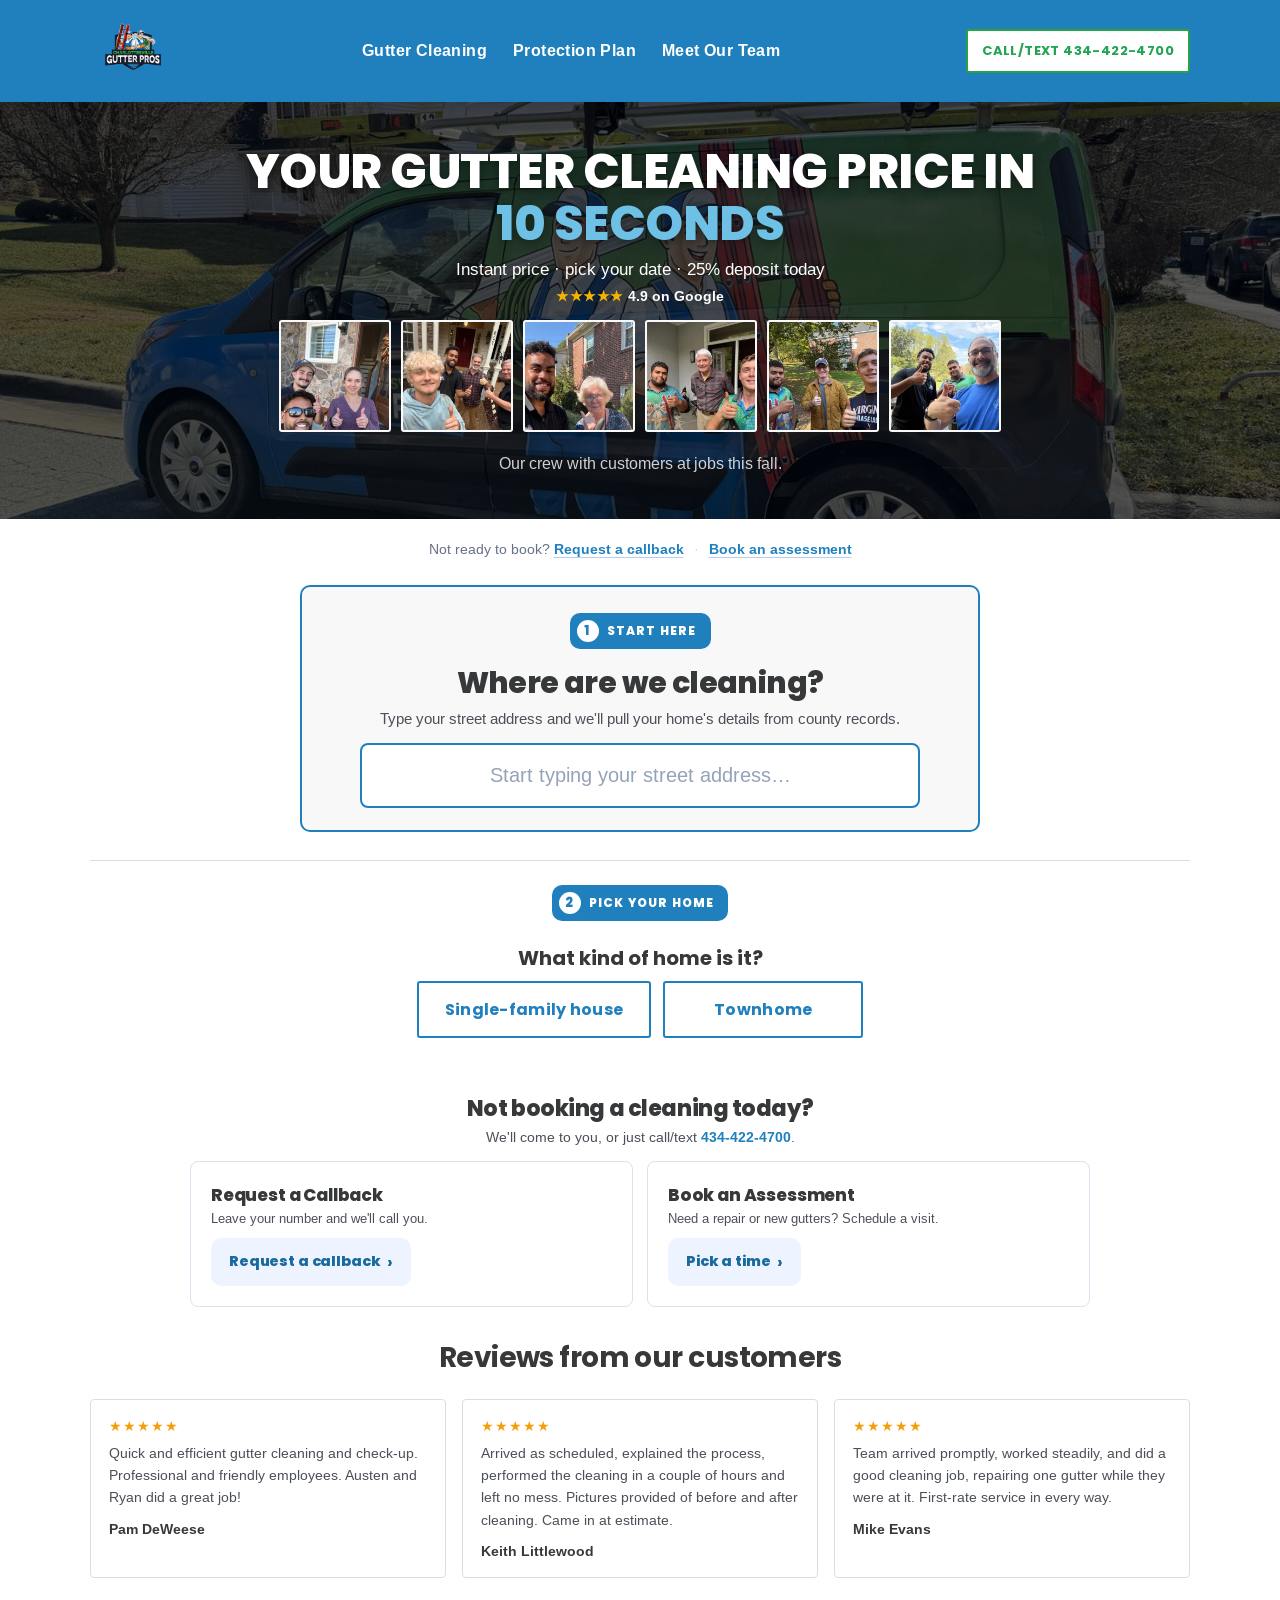
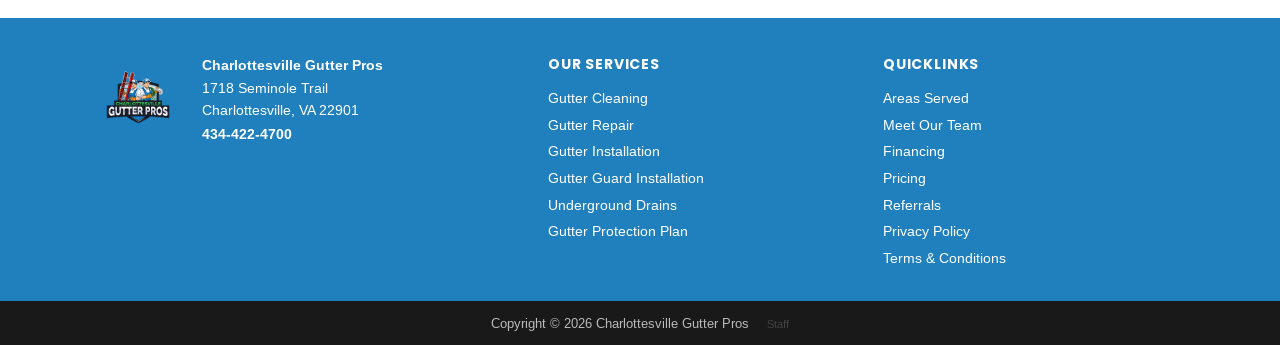
==== index.html @ d0ee7bc6 "One-time vs recurring price: singleMarkup from the live price list The list price becomes the recurr" ====
<!DOCTYPE html>
<html lang="en">
<head>
  <meta charset="UTF-8" />
  <meta name="viewport" content="width=device-width, initial-scale=1.0" />
  <title>Book Online | Charlottesville Gutter Pros</title>
  <link rel="canonical" href="https://book.cvillegutterpros.com/">
  <meta name="description" content="Get an instant price for gutter cleaning, pay a 25% deposit, and book your date. No callbacks, no waiting." />

  <!-- Open Graph (Facebook, LinkedIn, iMessage, etc.) -->
  <meta property="og:type" content="website" />
  <meta property="og:site_name" content="Charlottesville Gutter Pros" />
  <meta property="og:title" content="Book Your Gutter Cleaning in Minutes" />
  <meta property="og:description" content="Instant quote based on your home's size. Pay a 25% deposit, pick your date, done." />
  <meta property="og:url" content="https://book.cvillegutterpros.com/" />
  <meta property="og:image" content="https://book.cvillegutterpros.com/logo.png" />
  <meta property="og:image:width" content="600" />
  <meta property="og:image:height" content="600" />
  <meta property="og:image:alt" content="Charlottesville Gutter Pros logo" />

  <!-- Twitter card -->
  <meta name="twitter:card" content="summary_large_image" />
  <meta name="twitter:title" content="Book Your Gutter Cleaning in Minutes" />
  <meta name="twitter:description" content="Instant quote based on your home's size. Pay a 25% deposit, pick your date, done." />
  <meta name="twitter:image" content="https://book.cvillegutterpros.com/logo.png" />
  <link rel="preconnect" href="https://fonts.googleapis.com" />
  <link rel="preconnect" href="https://fonts.gstatic.com" crossorigin />
  <link rel="stylesheet" href="https://fonts.googleapis.com/css2?family=Poppins:wght@500;600;700;800&family=Arimo:wght@400;700&display=swap" />
  <style>
    /* Look (2026-10-22, Adam): match cvillegutterpros.com — Poppins headings +
       Arimo body, homepage blue #2080BD / green #27A247 / dark #36383A, 3px
       corners, blue header bar, dark photo hero, blue + black footer. */
    :root {
      --bg-start: #ffffff;
      --bg-end: #ffffff;
      --surface: #ffffff;
      --surface-soft: #f8f8f8;
      --surface-muted: #f8f8f8;
      --text: #36383a;
      --text-muted: #4b4f58;
      --text-subtle: #667085;
      --border: #d9dde4;
      --border-strong: #c4cad4;
      --primary: #2080bd;
      --primary-dark: #1a6a9e;
      --primary-grad: var(--primary);
      --success: #27a247;
      --warning: #f59e0b;
      --danger: #dc2626;
      --shadow-lg: none;
      --shadow-md: none;
      --shadow-sm: none;
      --radius-xl: 4px;
      --radius-lg: 4px;
      --radius-md: 4px;
      --radius-sm: 3px;
      --radius-pill: 999px;
    }

    * {
      box-sizing: border-box;
    }
    /* Homepage typography: Poppins for headings, pills, prices and buttons; Arimo body. */
    h1, h2, h3, .step-pill, .addr-kicker, .price, .plan-price, .plan-name, .house-opt-name, .addr-prompt, .house-hero-prompt,
    .form-title, .reviews-heading, .other-ways-h, .paybar-v, .deposit-head-value, .price-label, .ow-cta, .ow-label strong { font-family: Poppins, sans-serif; }
    h2, .form-title, .reviews-heading, .other-ways-h { color: var(--text); font-weight: 700; letter-spacing: -0.5px; }

    body {
      margin: 0;
      overflow-x: hidden;
      padding: 22px 16px 32px;
      font-family: Arimo, Arial, -apple-system, BlinkMacSystemFont, "Segoe UI", Roboto, sans-serif;
      color: var(--text);
      background: var(--bg-start);
    }
    body.has-paybar { padding-bottom: 96px; }

    a {
      color: inherit;
    }

    .wrap {
      max-width: 1100px;
      margin: 0 auto;
    }

    .card {
      display: block;
      background: transparent;
      border: none;
      border-radius: 0;
      box-shadow: none;
    }

    .left,
    .right {
      padding: 40px;
    }

    .left {
      background: var(--surface);
    }

    .right {
      background: var(--surface-soft);
      border-left: 1px solid var(--border);
    }

    .brand-hero {
      text-align: center;
      margin-bottom: 18px;
    }

    .brand-logo {
      display: block;
      width: 100%;
      max-width: 260px;
      height: auto;
      margin: 0 auto 8px;
    }

    .brand-subtitle,
    .form-title,
    .reviews-heading,
    .price {
      letter-spacing: -0.02em;
    }

    .brand-subtitle {
      margin: 6px 0 0;
      font-size: 26px;
      line-height: 1.15;
      font-weight: 600;
      color: var(--primary);
    }

    .promo {
      display: inline-block;
      margin-bottom: 18px;
      padding: 10px 14px;
      border-radius: var(--radius-pill);
      background: #dc2626;
      color: #fff;
      font-size: 13px;
      font-weight: 700;
      letter-spacing: 0.02em;
    }

    .intro {
      max-width: 560px;
      margin: 0 0 18px;
      font-size: 17px;
      line-height: 1.6;
      color: var(--text-muted);
    }

    .feature-heading {
      margin: 0 0 14px;
      font-size: 13px;
      font-weight: 800;
      letter-spacing: 0.08em;
      text-transform: uppercase;
      color: var(--primary);
    }

    .feature-list {
      display: grid;
      gap: 16px;
    }

    .feature {
      display: grid;
      grid-template-columns: 44px 1fr;
      gap: 12px;
      align-items: center;
    }

    .feature-icon {
      display: flex;
      align-items: center;
      justify-content: center;
      width: 40px;
      height: 40px;
      border-radius: 10px;
      background: var(--primary);
      color: #fff;
      font-weight: 800;
      font-size: 16px;
      box-shadow: none;
    }

    .feature strong {
      display: block;
      margin-bottom: 4px;
      font-size: 15px;
    }

    .feature span {
      color: var(--text-subtle);
      font-size: 14px;
      line-height: 1.5;
    }

    .rating-note {
      margin-top: 24px;
      font-size: 13px;
      font-weight: 600;
      color: var(--success);
    }

    .form-card {
      position: relative;
      padding: 0;
      background: transparent;
      border: none;
      box-shadow: none;
      max-width: 760px;
      margin: 0 auto;
    }

    .form-title {
      margin: 0 0 8px;
      font-size: 28px;
      line-height: 1.15;
    }

    .form-subtext {
      margin: 0 0 20px;
      font-size: 14px;
      line-height: 1.6;
      color: var(--text-subtle);
    }

    .field {
      margin-bottom: 18px;
    }

    label {
      display: block;
      margin-bottom: 8px;
      font-size: 14px;
      font-weight: 700;
      color: var(--text);
    }

    input,
    select,
    button {
      font: inherit;
    }

    input,
    select {
      width: 100%;
      padding: 14px 15px;
      font-size: 15px;
      color: var(--text);
      background: #fff;
      border: 1px solid var(--border-strong);
      border-radius: var(--radius-sm);
      transition: box-shadow 0.3s ease, border-color 0.3s ease;
    }

    input:focus,
    select:focus,
    button:focus,
    .cta:focus {
      outline: none;
      border-color: var(--primary);
      box-shadow: 0 0 0 3px rgba(29, 78, 216, 0.12);
    }

    input.invalid {
      border-color: var(--danger);
      box-shadow: 0 0 0 3px rgba(220, 38, 38, 0.12);
    }

    .arrow-wrap {
      position: absolute;
      top: 105px;
      left: 50%;
      width: 150px;
      height: 78px;
      pointer-events: none;
      transform: translateX(-16%);
    }

    .loopy-arrow {
      width: 100%;
      height: 100%;
      opacity: 0.95;
      overflow: visible;
      animation: arrowBounce 1.8s ease-in-out infinite;
      transform-origin: 72% 88%;
    }

    .addon-heading {
      margin: 6px 0 4px;
      font-size: 11px;
      font-weight: 700;
      color: var(--text-subtle);
      text-transform: uppercase;
      letter-spacing: 0.04em;
    }

    .addon-row {
      display: flex;
      align-items: flex-start;
      justify-content: space-between;
      gap: 12px;
      padding: 8px 10px;
      border: 1px solid var(--border);
      border-radius: 10px;
      background: #fff;
      margin-bottom: 16px;
      cursor: pointer;
      transition: all 0.2s ease;
    }

    .addon-row.active {
      border-color: var(--success);
      background: #f0fdf4;
    }

    .addon-left {
      display: flex;
      align-items: flex-start;
      gap: 8px;
      min-width: 0;
      flex: 1;
    }

    .addon-checkbox {
      width: 16px;
      height: 16px;
      margin: 2px 0 0;
      flex: 0 0 auto;
    }

    .addon-copy {
      min-width: 0;
    }

    .addon-title {
      display: block;
      font-size: 14px;
      font-weight: 800;
      line-height: 1.15;
      margin-bottom: 2px;
    }

    .addon-subtext {
      display: block;
      font-size: 12px;
      line-height: 1.2;
      color: var(--text-subtle);
    }

    .addon-price-pill {
      white-space: nowrap;
      padding: 4px 10px;
      border-radius: 10px;
      border: 1px solid #d9e2ff;
      background: #eef2ff;
      font-size: 12px;
      font-weight: 700;
      color: #111827;
      margin-top: 1px;
      flex: 0 0 auto;
    }

    .price-wrap {
      margin: 22px 0 14px;
      padding: 26px 24px 22px;
      text-align: center;
      background: #fff;
      border: 1px solid var(--border);
      border-radius: 10px;
      box-shadow: none;
    }

    .price-label {
      margin-bottom: 8px;
      font-size: 12px;
      font-weight: 700;
      letter-spacing: 0.06em;
      text-transform: uppercase;
      color: var(--text-subtle);
    }

    .price {
      margin: 0;
      font-size: 54px;
      font-weight: 900;
      letter-spacing: -0.04em;
      line-height: 1.05;
    }

    .price-original {
      display: block;
      margin-bottom: 4px;
      font-size: 20px;
      font-weight: 600;
      color: #98a2b3;
      text-decoration: line-through;
    }

    .price-current {
      display: block;
    }

    .calculating {
      font-size: 18px;
      font-weight: 700;
      color: var(--primary);
      animation: pulseText 1s ease-in-out infinite;
    }

    .price-note,
    .microcopy {
      text-align: center;
      font-size: 12px;
      line-height: 1.5;
      color: var(--text-subtle);
    }

    .price-note {
      margin-top: 8px;
      font-size: 13px;
    }

    .payment-breakdown {
      margin: 14px 0 0;
      padding-top: 12px;
      border-top: 1px dashed var(--border-strong);
      display: grid;
      gap: 6px;
      text-align: left;
    }

    .breakdown-row {
      display: flex;
      justify-content: space-between;
      align-items: baseline;
      font-size: 14px;
    }

    .breakdown-label {
      color: var(--text-muted);
    }

    .breakdown-value {
      font-weight: 700;
      color: var(--text);
    }

    .breakdown-row.deposit .breakdown-label {
      color: var(--text);
      font-weight: 700;
    }

    .breakdown-row.deposit .breakdown-value {
      color: var(--primary);
      font-size: 18px;
    }

    .breakdown-row.addon-confirm .breakdown-label {
      color: var(--success);
      font-weight: 700;
    }

    .breakdown-row.addon-confirm .breakdown-label::before {
      content: "✓ ";
      margin-right: 2px;
    }

    .contact-panel {
      margin-bottom: 14px;
    }

    .contact-heading {
      margin: 0 0 10px;
      font-size: 13px;
      font-weight: 800;
      letter-spacing: 0.06em;
      text-transform: uppercase;
      color: var(--primary);
    }

    .contact-grid {
      display: grid;
      grid-template-columns: 1fr 1fr;
      gap: 10px;
    }

    .contact-grid .field {
      margin-bottom: 0;
    }

    .contact-grid .field-full {
      grid-column: 1 / -1;
    }

    .contact-grid label {
      margin-bottom: 6px;
      font-size: 13px;
    }

    .contact-grid input {
      padding: 12px 13px;
      font-size: 14px;
    }

    .cta {
      position: relative;
      display: block;
      width: 100%;
      overflow: hidden;
      padding: 16px;
      border: 0;
      border-radius: 3px;
      font-family: Poppins, sans-serif;
      text-transform: uppercase;
      letter-spacing: .4px;
      background: #27a247;
      color: #fff;
      text-align: center;
      text-decoration: none;
      font-size: 17px;
      font-weight: 800;
      line-height: 1.2;
      cursor: pointer;
      box-shadow: none;
    }

    .cta:hover {
      background: var(--primary-dark);
    }

    .cta:disabled {
      background: #94a3b8;
      cursor: not-allowed;
    }

    .cta::after {
      content: "";
      position: absolute;
      top: 0;
      left: -100%;
      width: 100%;
      height: 100%;
      background: linear-gradient(120deg, transparent, rgba(255, 255, 255, 0.4), transparent);
      transition: left 0.6s ease;
    }

    .cta:hover:not(:disabled)::after {
      left: 100%;
    }

    .form-error {
      margin: 10px 0 0;
      padding: 10px 12px;
      border: 1px solid #fecaca;
      background: #fef2f2;
      border-radius: 10px;
      color: var(--danger);
      font-size: 13px;
      line-height: 1.4;
      text-align: center;
    }

    .microcopy {
      margin: 12px 0 6px;
    }

    .contact-link {
      color: var(--primary);
      font-weight: 600;
      text-decoration: none;
    }

    .reviews-section {
      max-width: 1100px;
      margin: 30px auto 0;
    }

    .reviews-heading {
      margin: 0 0 20px;
      text-align: center;
      font-size: 28px;
    }

    .reviews-grid {
      display: grid;
      grid-template-columns: repeat(auto-fit, minmax(260px, 1fr));
      gap: 16px;
    }

    .review-card {
      padding: 18px;
      background: #fff;
      border: 1px solid var(--border);
      border-radius: var(--radius-md);
      box-shadow: none;
    }

    .review-stars {
      margin-bottom: 8px;
      font-size: 14px;
      letter-spacing: 0.08em;
      color: var(--warning);
    }

    .review-text {
      margin: 0;
      font-size: 14px;
      line-height: 1.6;
      color: var(--text-muted);
    }

    .review-name {
      display: block;
      margin-top: 12px;
      font-size: 14px;
    }

    .pulse {
      animation: pulseGlow 1.2s ease-in-out 2;
    }

    @keyframes pulseText {
      0%,
      100% {
        opacity: 0.5;
      }
      50% {
        opacity: 1;
      }
    }

    @keyframes pulseGlow {
      0% {
        box-shadow: 0 0 0 0 rgba(29, 78, 216, 0.2);
      }
      50% {
        box-shadow: 0 0 0 6px rgba(29, 78, 216, 0.15);
      }
      100% {
        box-shadow: 0 0 0 0 rgba(29, 78, 216, 0.2);
      }
    }

    @keyframes arrowBounce {
      0%,
      100% {
        transform: translateY(0);
      }
      50% {
        transform: translateY(6px) rotate(2deg);
      }
    }

    @media (max-width: 900px) {
      .card {
        grid-template-columns: 1fr;
      }

      .right {
        border-top: 1px solid var(--border);
        border-left: 0;
      }

      .left,
      .right {
        padding: 26px;
      }

      .brand-subtitle {
        font-size: 24px;
      }

      .brand-logo {
        max-width: 220px;
      }
    }

    @media (max-width: 520px) {
      body {
        padding: 16px 12px;
      }

      .arrow-wrap {
        display: none;
      }

      .left,
      .right,
      .form-card {
        padding: 20px;
      }

      .brand-subtitle {
        font-size: 22px;
      }

      .brand-logo {
        max-width: 200px;
      }

      .form-title {
        font-size: 24px;
      }

      .price {
        font-size: 40px;
      }

      .addon-row {
        gap: 8px;
      }

      .addon-title {
        font-size: 13px;
      }

      .contact-grid {
        grid-template-columns: 1fr;
      }
    }

    /* ===== Centered hero header ===== */
    /* Header bar */
    .site-head { background: #2080bd; margin: -22px -16px 0; padding: 8px 16px; }
    .site-head-in { max-width: 1100px; margin: 0 auto; display: flex; align-items: center; justify-content: space-between; gap: 16px; }
    .hero-logo-link { display: inline-block; line-height: 0; }
    .hero-logo { width: 86px; height: auto; display: block; }
    .site-nav { display: flex; gap: 26px; }
    .site-nav a { color: #fff; font-family: Arimo, Arial, sans-serif; font-size: 16px; font-weight: 600; letter-spacing: .4px; text-decoration: none; }
    .site-nav a:hover { text-decoration: underline; }
    .btn-outline { display: inline-block; background: #fff; color: #23a455; border: 2px solid #27a247; border-radius: 3px; font-family: Poppins, sans-serif; font-size: 13px; font-weight: 700; letter-spacing: .4px; text-transform: uppercase; padding: 10px 14px; text-decoration: none; white-space: nowrap; }
    .btn-outline:hover { background: #f3fbf5; }
    @media (max-width: 760px) { .site-nav { display: none; } .btn-outline { font-size: 12px; padding: 9px 10px; } }
    /* Hero band: the homepage's own van photo under a dark overlay */
    .hero-quote { text-align: center; width: 100vw; margin: 0 0 22px calc(50% - 50vw); padding: 44px 16px 30px; color: #fff;
      background: linear-gradient(rgba(0,0,0,.66), rgba(0,0,0,.66)), url(hero-bg.jpg) center 45% / cover no-repeat; }
    .hero-title { margin: 0 auto 10px; max-width: 900px; font-family: Poppins, sans-serif; font-size: clamp(28px, 4.6vw, 48px); font-weight: 800; line-height: 1.08; letter-spacing: -0.5px; text-transform: uppercase; color: #fff; text-shadow: 0 2px 10px rgba(0,0,0,.4); }
    .hero-title em { font-style: normal; color: #6ec1e4; white-space: nowrap; }
    .hero-sub { margin: 0 0 8px; font-size: 17px; color: #fff; }
    .hero-rating { margin: 0 0 10px; font-size: 14px; }
    .hero-rating a { color: #fff; font-weight: 700; text-decoration: none; }
    .hero-rating a:hover { text-decoration: underline; }
    .hero-rating .stars { color: #f5b301; letter-spacing: .04em; }
    .crew-strip { display:flex; justify-content:center; gap:10px; margin:14px auto 6px; max-width:760px; overflow-x:auto; padding:2px 4px 6px; scrollbar-width:none; }
    .crew-strip::-webkit-scrollbar { display:none; }
    .crew-strip img { flex:0 0 auto; width:112px; height:112px; object-fit:cover; border-radius:3px; border:2px solid rgba(255,255,255,.6); background:#eee; }
    @media (max-width:640px) { .crew-strip { justify-content:flex-start; } .crew-strip img { width:96px; height:96px; } }
    .crew-cap { color: rgba(255,255,255,.8); }
    .hero-phone { display: none; }
    /* ===== Progress rail (quote flow) ===== */
    .rail { display: flex; justify-content: center; gap: 6px; margin: 0 0 18px; flex-wrap: wrap; }
    .rail .seg { display: flex; align-items: center; font-size: 13px; font-weight: 700; color: var(--text-muted); background: #fff; border: 1.5px solid var(--border); padding: 8px 15px; border-radius: 10px; transition: all .2s ease; }
    .rail .seg.on { color: #fff; background: var(--primary); border-color: var(--primary); }

    .page-header { display: flex; align-items: center; gap: 16px; margin: 4px 0 20px; }
    .page-phone { flex: 0 0 188px; text-align: right; line-height: 1.2; }
    .page-phone-label { display: block; font-size: 12px; font-weight: 700; letter-spacing: 0.06em; text-transform: uppercase; color: var(--text-subtle); }
    .page-phone-num { display: inline-block; margin-top: 3px; font-size: 21px; font-weight: 800; letter-spacing: -0.01em; color: var(--primary); text-decoration: none; white-space: nowrap; }
    .page-phone-num:hover { color: var(--primary-dark); text-decoration: underline; }
    .page-heading { flex: 1; text-align: center; }
    .page-title { font-size: clamp(22px, 3.4vw, 30px); font-weight: 800; letter-spacing: -0.02em; margin: 0; color: var(--text); }
    .page-sub { font-size: 15px; color: var(--text-muted); margin: 6px 0 0; line-height: 1.45; }
    @media (max-width: 560px) {
      .page-header { flex-wrap: wrap; justify-content: center; gap: 10px; }
      .page-phone { flex: 1 1 100%; text-align: center; order: 3; }
      .page-heading { flex: 1 1 100%; }
    }
    .or-sep { align-self: center; }
    .or-badge {
      display: inline-flex; align-items: center; justify-content: center;
      width: 48px; height: 48px; border-radius: 50%;
      background: var(--primary); color: #fff;
      font-size: 15px; font-weight: 800; letter-spacing: 0.04em;
      box-shadow: none;
    }
    .or-divide { display: flex; align-items: center; gap: 16px; margin: 6px 0 16px; }
    .or-divide::before, .or-divide::after { content: ''; flex: 1; height: 2px; background: var(--border); border-radius: 2px; }

    html { scroll-behavior: smooth; }
    .checkout-cue { display: block; text-align: center; text-decoration: none; margin: 8px 0 24px; }
    .checkout-cue-label { display: block; font-size: 19px; font-weight: 800; color: var(--primary); letter-spacing: -0.01em; margin-bottom: 8px; }
    .checkout-cue-arrow {
      display: inline-flex; align-items: center; justify-content: center;
      width: 50px; height: 50px; border-radius: 50%;
      background: var(--primary); color: #fff; font-size: 26px;
      box-shadow: none;
      animation: checkoutBounce 1.1s ease-in-out infinite;
    }
    .checkout-cue:hover .checkout-cue-arrow { background: var(--primary-dark); }
    @keyframes checkoutBounce {
      0%, 100% { transform: translateY(0); }
      50% { transform: translateY(10px); }
    }



    /* Subtle exits to the other two paths, directly under the hero. */
    .alt-paths { margin: 0 0 18px; text-align: center; font-size: 14px; color: var(--text-subtle); }
    .alt-paths a { color: var(--primary); font-weight: 700; text-decoration: underline;
                   text-underline-offset: 3px; text-decoration-color: #b9cdf0; }
    .alt-paths a:hover { color: var(--primary); text-decoration-color: currentColor; }
    .alt-dot { margin: 0 6px; color: #cbd5e1; }

    /* ===== "Rather not book online?" — collapsed, lazy-loaded ===== */
    .other-ways { max-width: 900px; margin: 40px auto 8px; }
    .other-ways-h { margin: 0 0 4px; text-align: center; font-size: 22px; font-weight: 800;
                    letter-spacing: -0.02em; color: var(--text); }
    .ow-grid { display: grid; grid-template-columns: 1fr 1fr; gap: 14px; align-items: start; }
    @media (max-width: 760px) { .ow-grid { grid-template-columns: 1fr; } }
    /* An open panel takes the full width so the embed isn't squeezed. */
    .ow-item:has(.ow-body:not([hidden])),
    .ow-item.is-open { grid-column: 1 / -1; }
    .other-ways-sub { margin: 0 0 16px; text-align: center; font-size: 14px; color: var(--text-muted); }
    .other-ways-sub a { color: var(--primary); font-weight: 700; text-decoration: none; white-space: nowrap; }
    .ow-item { border: 1.5px solid #d9e2ef; border-radius: 8px; background: #fff;
               overflow: hidden; box-shadow: none;
               transition: border-color .18s ease, box-shadow .18s ease, transform .18s ease; }
    .ow-item:hover { border-color: #b9cdf0; box-shadow: none;
                     transform: translateY(-2px); }
    .ow-toggle { width: 100%; display: flex; flex-direction: column; align-items: flex-start;
                 gap: 12px; padding: 20px; background: none; border: 0; cursor: pointer;
                 text-align: left; font: inherit; color: var(--text); }
    .ow-label { display: flex; flex-direction: column; gap: 2px; }
    .ow-label strong { font-size: 17px; font-weight: 800; letter-spacing: -0.01em; }
    .ow-hint { font-size: 13px; color: var(--text-muted); font-weight: 500; }
    /* A visible call to action — the faint "+" read as decoration, not a control. */
    .ow-cta { display: inline-flex; align-items: center; gap: 7px; padding: 11px 18px;
              border-radius: 10px; background: #eef4ff; color: var(--primary-dark);
              font-size: 14.5px; font-weight: 800; letter-spacing: -0.01em;
              transition: background .18s ease, color .18s ease; }
    .ow-item:hover .ow-cta { background: var(--primary); color: #fff; }
    .ow-chev { font-size: 17px; font-weight: 700; transition: transform .2s ease; }
    .ow-toggle[aria-expanded="true"] .ow-cta { background: var(--primary); color: #fff; }
    .ow-toggle[aria-expanded="true"] .ow-chev { transform: rotate(90deg); }
    /* Contain any stubbornly wide embed so it scrolls inside its own card
       instead of the whole page. */
    .ow-body { padding: 0 20px 20px; overflow-x: auto; }
    .ow-body[hidden] { display: none; }
    @media (max-width: 420px) { .ow-body { padding: 0 8px 14px; } }

    /* Request a callback: our own short form (replaced the GoHighLevel embed
       2026-11-13). Posts to the booking Apps Script, action "callback". */
    .callback-form { width: 100%; text-align: left; }
    .callback-form .field { margin-bottom: 14px; }
    .callback-form .cta { width: 100%; margin-top: 4px; }
    .cb-trap { position: absolute !important; left: -9999px; width: 1px; height: 1px; opacity: 0; }
    .cb-msg { margin: 12px 0 0; font-size: 14px; line-height: 1.5; color: var(--text); min-height: 1.5em; }
    .cb-msg.bad { color: #b42318; font-weight: 700; }
    .cb-msg.good { color: #15803d; font-weight: 700; }

  </style>
</head>
<body>
  <!-- Office mode (2026-10-22): Will / Vicki / Farrell booking on a customer's
       behalf. Everything still works the same, but every funnel event, the
       lead row and the booking hold carry source=office so web stats stay
       honest. On via ?office=1 or the tiny "Staff" link at the bottom; sticks
       on that device until turned off. -->
  <div class="office-bar" id="officeBar" hidden>Office booking mode: this visit is not counted in website stats.
    <button type="button" id="officeOff">Turn off</button></div>

  <!-- Header bar, same as cvillegutterpros.com: blue band, logo left, outlined phone button right. -->
  <header class="site-head">
    <div class="site-head-in">
      <a class="hero-logo-link" href="https://cvillegutterpros.com" rel="noopener"><img class="hero-logo" src="logo.png" alt="Charlottesville Gutter Pros" /></a>
      <nav class="site-nav">
        <a href="https://cvillegutterpros.com/gutter-cleaning/">Gutter Cleaning</a>
        <a href="https://cvillegutterpros.com/gutter-protection/">Protection Plan</a>
        <a href="https://cvillegutterpros.com/meet-our-team/">Meet Our Team</a>
      </nav>
      <a class="btn-outline" href="tel:+14344224700">Call/Text 434-422-4700</a>
    </div>
  </header>
  <div class="wrap">

    <!-- Gutter cleaning is ~all of the volume on this page, so the quote flow
         is the page. The other two paths live below, behind subtle links. -->

    <style>
      /* ===== Step 1: "which home looks like yours" picker ===== */
      .house-grid { display:flex; flex-wrap:wrap; justify-content:center; gap:10px; margin-top:14px; }
      .house-grid .house-opt { flex:1 1 240px; max-width:300px; }
      .house-opt { position:relative; border:2px solid #e4e7ec; border-radius:8px; padding:8px 8px 12px; background:#fff; cursor:pointer; text-align:center; transition:transform .15s ease, box-shadow .15s ease, border-color .15s ease, background .15s ease; }
      .house-opt:hover { transform:translateY(-3px); box-shadow:none; border-color:#c7d4f7; }
      .house-opt.selected { border-color:#1d4ed8; background:#eff4ff; box-shadow:none; }
      .house-opt .img-frame { aspect-ratio:4/3; border-radius:10px; overflow:hidden; background:#eef2f7; }
      .house-opt .img-frame picture { display:block; width:100%; height:100%; }
      .house-opt .img-frame img { width:100%; height:100%; object-fit:cover; object-position:center 55%; display:block; transition:transform .2s ease; }
      .house-opt[data-house^="townhome"] .img-frame img { object-fit:contain; object-position:center; }
      .house-opt:hover .img-frame img { transform:scale(1.05); }
      .house-opt-name { font-weight:700; font-size:13.5px; color:#101828; margin-top:8px; }
      .house-opt-desc { font-size:11.5px; color:#667085; line-height:1.3; margin-top:2px; }
      .house-opt-note { font-size:10.5px; font-style:italic; color:#9aa3b2; line-height:1.3; margin-top:5px; }
      .house-check { position:absolute; top:9px; right:9px; width:22px; height:22px; border-radius:50%; background:#1d4ed8; color:#fff; display:none; align-items:center; justify-content:center; font-size:13px; font-weight:700; box-shadow:none; z-index:2; }
      .house-opt.selected .house-check { display:flex; }
      /* full-width Step-1 banner */
      .house-hero { background:transparent; border:none; border-radius:0; box-shadow:none; padding:10px 0 8px; margin-bottom:10px; text-align:center; }
      .house-hero-title { font-size:clamp(22px,3.2vw,30px); font-weight:800; color:var(--text); letter-spacing:-0.02em; margin:0 0 6px; }
      .house-hero-prompt { font-size:20px; font-weight:700; color:var(--text); margin:0 0 6px; }
      .house-hero-sub { font-size:16px; color:var(--text-muted); margin:0 0 6px; }
      .house-hero-best { font-size:14px; color:var(--text-muted); margin:0 0 22px; }
      .house-hero .house-grid { max-width:920px; margin:0 auto; gap:14px; }
      .house-hero .house-opt-name { font-size:15px; margin-top:10px; }
      .house-hero .house-opt-desc { font-size:12.5px; margin-top:3px; min-height:32px; }
      #bookingCard[hidden] { display:none; }
      #bookingCard { animation: cgpReveal .35s ease; }
      @keyframes cgpReveal { from { opacity:0; transform:translateY(8px); } to { opacity:1; transform:none; } }
      .quote-reveal[hidden] { display:none; }
      .quote-reveal { animation:cgpReveal .35s ease; }
      @media (max-width:420px) { .house-opt-desc { font-size:11px; } }

      /* ===== Plan chooser (replaces the single add-on) ===== */
      .lock-note { display:none; margin:0 0 14px; padding:10px 14px; background:#fff7ed; border:1px solid #fed7aa; color:#9a3412; border-radius:8px; font-size:13px; font-weight:600; text-align:center; }
      .form-card.is-locked .lock-note { display:block; }
      .form-card.is-locked .step-head,
      .form-card.is-locked .step-active,
      .form-card.is-locked .plan-grid,
      .form-card.is-locked .price-wrap,
      .form-card.is-locked .contact-panel,
      .form-card.is-locked .cta { opacity:.4; pointer-events:none; }
      .plan-heading { margin:18px 0 10px; font-size:13px; font-weight:800; letter-spacing:.08em; text-transform:uppercase; color:var(--primary); }
      .plan-grid { display:grid; grid-template-columns:repeat(3,1fr); gap:10px; }
      .plan-opt { flex-direction:column; align-items:flex-start; }
      .plan-opt .plan-price, .plan-opt .plan-price-wrap { align-self:flex-end; margin-top:auto; }
      .plan-price-wrap { flex:0 0 auto; display:flex; flex-direction:column; align-items:flex-end; }
      .plan-price-wrap .plan-price { align-self:auto; margin-top:0; }
      .plan-opt { position:relative; display:flex; align-items:center; gap:12px; border:2px solid var(--border); border-radius:8px; padding:16px 14px 14px; cursor:pointer; background:#fff; transition:border-color .15s ease, box-shadow .15s ease, background .15s ease; }
      .plan-opt:hover { border-color:#c7d4f7; }
      .plan-opt.selected { border-color:var(--primary); background:#f5f8ff; box-shadow:none; }
      .plan-opt input { position:absolute; opacity:0; pointer-events:none; }
      .plan-radio { flex:0 0 auto; width:20px; height:20px; border-radius:50%; border:2px solid #c2c8d2; position:relative; transition:border-color .15s ease; }
      .plan-opt.selected .plan-radio { border-color:var(--primary); }
      .plan-opt.selected .plan-radio::after { content:''; position:absolute; inset:3px; border-radius:50%; background:var(--primary); }
      .plan-body { flex:1 1 auto; text-align:left; }
      .plan-name { display:block; font-weight:700; font-size:14.5px; color:var(--text); }
      .plan-sub { display:block; font-size:12px; color:var(--text-muted); margin-top:2px; line-height:1.35; }
      .plan-price { flex:0 0 auto; font-weight:800; font-size:16px; color:var(--primary); white-space:nowrap; }
      .plan-featured { border-color:#bcd0f7; }
      .plan-badge { position:absolute; top:-11px; left:50%; transform:translateX(-50%); background:#f59e0b; color:#451a03; font-size:10.5px; font-weight:900; letter-spacing:.05em; padding:4px 11px; border-radius:10px; text-transform:uppercase; white-space:nowrap; }
      .plan-badge.plan-badge-quiet { background:#eef4ff; color:var(--primary); border:1px solid #c7d4f7; font-weight:800; padding:3px 10px; }
      .plan-per { display:block; font-size:11px; font-weight:600; color:var(--text-subtle); margin-top:2px; text-align:right; }
      .plan-per:empty { display:none; }
      .plan-per s { text-decoration-thickness:1px; }
      .page-logo { flex:0 0 auto; width:188px; height:auto; }
      /* ===== Single-column layout: slim trust strip + full-width form ===== */
      .brand-strip { display:flex; align-items:center; justify-content:center; gap:28px; background:var(--surface); border:1px solid var(--border); border-radius:var(--radius-xl); box-shadow:none; padding:16px 28px; margin-bottom:18px; flex-wrap:wrap; }
      .brand-strip-logo { width:160px; height:auto; flex:0 0 auto; }
      .brand-strip-info { flex:1 1 300px; }
      .brand-strip-rating { font-size:14px; font-weight:700; color:var(--text); margin-bottom:8px; }
      .brand-strip-rating .stars { color:#f59e0b; letter-spacing:1px; }
      .brand-strip-incl { display:flex; flex-wrap:wrap; gap:6px 18px; font-size:13px; font-weight:600; color:var(--text); }
      .brand-strip-incl span { white-space:nowrap; }
      #bookingCard { display:block; max-width:920px; margin:0 auto; border:none; background:transparent; box-shadow:none; overflow:visible; }
      #bookingCard .right { border-left:none; background:transparent; border:none; border-radius:0; box-shadow:none; padding:0; }
      .field-row { display:grid; grid-template-columns:1fr 1fr; gap:14px; }
      .arrow-wrap { display:none; }
      @media (max-width:680px){ .plan-grid, .field-row { grid-template-columns:1fr; } }
      @media (max-width:640px){ .brand-strip { justify-content:center; text-align:center; } .brand-strip-info { text-align:center; } .brand-strip-incl { justify-content:center; } }
      /* ===== Numbered step headers for clearer hierarchy ===== */
      .step-head { display:flex; align-items:center; justify-content:center; margin:0 0 16px; padding-top:22px; border-top:1px solid var(--border); }
      .step-pill { display:inline-flex; align-items:center; gap:8px; background:var(--primary); color:#fff; font-size:12px; font-weight:800; letter-spacing:.1em; text-transform:uppercase; padding:7px 14px 7px 7px; border-radius:10px; }
      .step-head .num { flex:0 0 auto; width:22px; height:22px; border-radius:50%; background:#fff; color:var(--primary); font-size:13px; font-weight:800; display:flex; align-items:center; justify-content:center; }
      .step-head .txt { font-size:12px; font-weight:800; color:#fff; letter-spacing:.1em; }
      .price-wrap .price { color:var(--primary); }
      /* Reviews + what's-included, integrated into the price box */
      .price-trust { margin-top:16px; padding-top:14px; border-top:1px solid #c7d4f7; }
      .price-rating { font-size:13px; font-weight:700; color:var(--text); margin-bottom:8px; }
      .price-rating .stars { color:#f59e0b; letter-spacing:1px; }
      .price-incl { display:flex; flex-wrap:wrap; justify-content:center; gap:6px 16px; font-size:12.5px; font-weight:600; color:var(--text); }
      .price-incl span { white-space:nowrap; }
      /* Step 1 is the only required input zone — highlight it as the active step. */
      .pay-step { background:#f5f9ff; border:2px solid var(--primary); border-radius:8px; padding:18px 18px 14px; margin:18px 0 10px; box-shadow:none; }
      .details-step { background:#f5f9ff; border:2px solid var(--primary); border-radius:8px; padding:18px 18px 14px; margin:18px 0 10px; box-shadow:none; }
      .details-step .step-head { border-top:none; padding-top:0; }
      .details-sub { margin:0 0 12px; font-size:14px; color:var(--text-muted); line-height:1.45; }
      .pay-step .step-head { border-top:none; padding-top:0; }
      .pay-sub { margin:0 0 12px; font-size:14px; color:var(--text-muted); line-height:1.45; }
      .pay-box { background:#fff; border:1px solid var(--border); border-radius:8px; padding:16px; max-width:520px; }
      .pay-row { display:flex; justify-content:space-between; align-items:baseline; font-size:15px; color:var(--text-muted); margin:0 0 12px; }
      .pay-row strong { font-size:22px; color:var(--text); }
      .pay-wallet:not(:empty) { margin:0 0 12px; display:grid; gap:8px; }
      .pay-wallet:not(:empty)::after { content:'or pay with card'; display:block; text-align:center; font-size:12px; color:var(--text-subtle); }
      .pay-card { min-height:48px; margin:0 0 12px; }
      .pay-go { width:100%; }
      .pay-fine { margin-top:10px; }
      .office-bar { position:sticky; top:0; z-index:50; background:#fff7e6; color:#92400e; border-bottom:1px solid #fde68a; font-size:13px; font-weight:700; text-align:center; padding:7px 12px; }
      .office-bar button { font:inherit; font-size:12px; margin-left:10px; padding:3px 10px; border-radius:10px; border:1px solid #f59e0b; background:#fff; color:#92400e; cursor:pointer; }
      .staff-link { display:inline-block; margin-left:14px; font-size:11px; color:#444; text-decoration:none; }
      .staff-link:hover { color:#999; }
      .site-foot { margin:40px -16px -32px; font-family:Arimo, Arial, sans-serif; }
      .site-foot-blue { background:#2080bd; color:#fff; padding:36px 16px 30px; }
      .site-foot-in { max-width:1100px; margin:0 auto; display:grid; grid-template-columns:1.4fr 1fr 1fr; gap:28px; }
      .foot-col h4 { margin:0 0 10px; font-family:Poppins, sans-serif; font-size:14px; font-weight:700; letter-spacing:.06em; text-transform:uppercase; color:#fff; }
      .foot-col a { display:block; color:#fff; text-decoration:none; font-size:14px; line-height:1.9; }
      .foot-col a:hover { text-decoration:underline; }
      .foot-brand { display:flex; gap:16px; align-items:flex-start; }
      .foot-brand img { width:96px; height:96px; flex:0 0 auto; }
      .foot-brand p { margin:0; font-size:14px; line-height:1.6; }
      .foot-brand p a { display:inline; font-weight:700; }
      .site-foot-dark { background:#191919; color:#bbb; text-align:center; font-size:13px; padding:14px 16px; }
      @media (max-width:760px) { .site-foot-in { grid-template-columns:1fr; } }
      .date-pick { background:#f5f9ff; border:2px solid var(--primary); border-radius:8px; padding:18px 14px 14px; margin:18px 0 10px; box-shadow:none; }
      .date-pick .step-head { border-top:none; padding-top:0; }
      .date-pick-sub { margin:0 0 12px; font-size:14px; color:var(--text-muted); line-height:1.45; }
      .step-active { background:transparent; border:none; border-radius:0; padding:0 0 6px; margin:6px 0 10px; box-shadow:none; }
      .step-active .step-head { border-top:none; padding-top:0; }
      .step-active .zip-field input { background:#fff; }
      /* Compact, centered inputs so the value fills the box and pops. */
      .step-active .field-row { display:flex; flex-wrap:wrap; justify-content:center; align-items:flex-end; gap:22px; }
      .step-active .field-row .field { flex:0 0 auto; margin-bottom:0; text-align:center; }
      .step-active .field-row label { text-align:center; }
      .step-active #sqftField input { width:150px; text-align:center; font-size:20px; font-weight:700; padding:12px; }
      .step-active #storiesField select { width:160px; text-align:center; text-align-last:center; font-size:16px; font-weight:600; padding:12px 14px; }
      .zip-field { text-align:center; }
      .zip-field label { text-align:center; }
      .step-active #zipField input { width:150px; text-align:center; font-size:20px; font-weight:700; padding:12px; }
      /* Uppercase compact labels for the three inline inputs (mockup C style). */
      .step-active .field-row label { font-size:11.5px; font-weight:800; text-transform:uppercase; letter-spacing:.06em; color:var(--text-subtle); }
      /* No spinner arrows on the square-footage number input. */
      #sqft { appearance:textfield; -moz-appearance:textfield; }
      #sqft::-webkit-outer-spin-button, #sqft::-webkit-inner-spin-button { -webkit-appearance:none; margin:0; }
      .zip-note { margin:8px auto 0; max-width:420px; font-size:13px; font-weight:600; line-height:1.4; }
      .zip-note.in-area { color:var(--success, #15803d); }
      .zip-note.trip-fee { color:var(--success, #15803d); }
      .zip-note.unserved { color:#b42318; }
      /* Address autocomplete (Step 1) */
      /* "Start here" block: the one thing on the page a visitor must not scroll past. */
      .addr-start { position:relative; max-width:680px; margin:0 auto; padding:26px 22px 22px; border:2px solid var(--primary); border-radius:10px;
        background:#f8f8f8; box-shadow:none; }
      .addr-kicker { display:inline-flex; align-items:center; gap:8px; background:var(--primary); color:#fff; font-size:12px; font-weight:800; letter-spacing:.1em; text-transform:uppercase; padding:7px 14px 7px 7px; border-radius:10px; margin-bottom:12px; }
      .addr-kicker-num { width:22px; height:22px; border-radius:50%; background:#fff; color:var(--primary); font-size:13px; display:inline-flex; align-items:center; justify-content:center; }
      .addr-prompt { font-size:clamp(24px,3.4vw,30px); font-weight:800; letter-spacing:-.02em; margin:0 0 4px; }
      .addr-sub { font-size:15px; color:var(--text-muted); margin:0 0 16px; }
      .sr-only { position:absolute; width:1px; height:1px; overflow:hidden; clip:rect(0 0 0 0); white-space:nowrap; }
      .addr-field { position:relative; max-width:560px; margin:0 auto; text-align:left; }
      .addr-field input { width:100%; box-sizing:border-box; font-size:20px; font-weight:600; padding:18px 18px; text-align:center; border:2px solid var(--primary); border-radius:8px; background:#fff; box-shadow:0 0 0 0 rgba(29,78,216,.25); }
      .addr-field input::placeholder { color:#94a3b8; font-weight:500; }
      .addr-field input:focus { outline:none; box-shadow:0 0 0 4px rgba(29,78,216,.18); }
      /* A slow glow until they start typing, so the eye lands here first. */
      .addr-field input.addr-idle { animation:addrGlow 2.2s ease-in-out infinite; }
      @keyframes addrGlow { 0%,100% { box-shadow:0 0 0 0 rgba(29,78,216,.0); } 50% { box-shadow:0 0 0 7px rgba(29,78,216,.16); } }
      @media (prefers-reduced-motion: reduce) { .addr-field input.addr-idle { animation:none; } }
      .addr-start .addr-note { margin-top:12px; }
      .house-hero-prompt-2 { margin-top:28px; padding-top:24px; border-top:1px solid var(--border); margin-bottom:10px; }
      .home-kind { display:flex; justify-content:center; gap:12px; flex-wrap:wrap; margin:8px 0 6px; }
      .kind-btn { font-family:Poppins, sans-serif; font-size:16px; font-weight:700; letter-spacing:.3px; padding:14px 26px; border-radius:3px; border:2px solid var(--primary); background:#fff; color:var(--primary); cursor:pointer; min-width:200px; }
      .kind-btn:hover { background:#eaf3fa; }
      .kind-btn.on { background:var(--primary); color:#fff; }
      .house-hero-prompt-3 { margin-top:22px; }
      #houseGrid[hidden], #housePrompt[hidden], #houseSub[hidden] { display:none; }
      .house-grid .house-opt[hidden] { display:none; }
      .form-card.no-price .needs-price { display:none; }
      .price-hint { margin:4px 0 0; text-align:center; font-size:14px; color:var(--text-muted); }
      .form-card:not(.no-price) .price-hint { display:none; }
      .form-card.is-locked .lock-note { display:none; }
      @media (max-width:640px) { .addr-start { padding:20px 14px 16px; border-radius:8px; } .addr-field input { font-size:18px; padding:16px 14px; } }
      .addr-suggest { position:absolute; left:0; right:0; top:100%; z-index:30; margin:4px 0 0; padding:6px; list-style:none; background:#fff; border:1.5px solid var(--border); border-radius:8px; box-shadow:none; max-height:280px; overflow-y:auto; }
      .addr-suggest li { padding:10px 12px; border-radius:8px; cursor:pointer; font-size:15px; font-weight:600; color:var(--text); display:flex; justify-content:space-between; gap:10px; align-items:baseline; }
      .addr-suggest li small { font-size:12px; font-weight:600; color:var(--text-subtle); white-space:nowrap; }
      .addr-suggest li:hover, .addr-suggest li.active { background:#eff6ff; color:var(--primary); }
      .addr-suggest li.addr-none { cursor:default; color:var(--text-subtle); font-weight:500; justify-content:center; }
      .addr-note { margin-bottom:0; }
      .addr-note.from-county { color:var(--success, #15803d); }
      .addr-note.from-county .addr-edit { color:var(--text-subtle); font-weight:500; }
      .addr-note.heads-up { color:#b45309; }
      .addr-note.addr-miss { color:#7c2d12; background:#fff7ed; border:1px solid #fed7aa; border-radius:8px; padding:10px 14px; font-weight:500; text-align:left; max-width:520px; }
      .addr-note.addr-miss strong { font-weight:800; }
      #sqft.from-county, #stories.from-county, #zip.from-county { border-color:var(--success, #15803d); background:#f0fdf4; }
      .extra-fee { color:var(--primary); font-weight:700; white-space:nowrap; }
      .form-card textarea { width:100%; box-sizing:border-box; padding:10px 12px; border:1.5px solid var(--border); border-radius:10px; font:inherit; font-size:15px; resize:vertical; min-height:72px; }
      .form-card textarea:focus { outline:none; border-color:var(--primary); }
      /* ===== Deposit meter: visual 25%-now / 75%-later split ===== */
      .deposit-meter { margin-top:14px; padding:12px 14px 11px; border-radius:8px; background:#f0fdf4; border:1px solid #bbf7d0; }
      .deposit-head { display:flex; justify-content:space-between; align-items:baseline; gap:12px; margin-bottom:9px; }
      .deposit-head-label { font-size:14px; font-weight:800; color:var(--text); letter-spacing:-.01em; }
      .deposit-head-value { font-size:28px; font-weight:900; color:var(--success); letter-spacing:-.02em; line-height:1; }
      .meter-bar { display:flex; height:12px; border-radius:10px; overflow:hidden; background:#fff; }
      .meter-bar .meter-dep { width:25%; background:var(--success); }
      .meter-bar .meter-rest { flex:1; background:#d7e6dc; }
      .meter-legend { display:flex; justify-content:space-between; gap:10px; font-size:12.5px; font-weight:700; margin-top:7px; }
      .meter-dep-label { color:var(--success); }
      .meter-rest-label { color:var(--text-muted); }
      /* ===== Sticky pay bar ===== */
      .paybar { position:fixed; bottom:0; left:0; right:0; background:rgba(255,255,255,.92); -webkit-backdrop-filter:blur(10px); backdrop-filter:blur(10px); border-top:1px solid var(--border); padding:12px 16px calc(12px + env(safe-area-inset-bottom)); display:flex; align-items:center; justify-content:center; gap:16px; z-index:40; }
      .paybar[hidden] { display:none; }
      .paybar .paybar-sum { text-align:right; }
      .paybar .paybar-t { font-size:12px; color:var(--text-subtle); font-weight:700; }
      .paybar .paybar-v { font-size:19px; font-weight:900; letter-spacing:-.02em; }
      .paybar .paybar-go { padding:14px 28px; background:#27a247; color:#fff; border:none; border-radius:3px; font-family:Poppins, sans-serif; text-transform:uppercase; letter-spacing:.4px; font-size:15px; font-weight:700; cursor:pointer; box-shadow:none; white-space:nowrap; }
      .paybar .paybar-go:active { transform:translateY(1px); }
    </style>

    <div class="quote-reveal" id="quoteReveal">
    <div class="hero-quote">
      <h1 class="hero-title">Your gutter cleaning price in <em>10 seconds</em></h1>
      <p class="hero-sub">Instant price · pick your date · 25% deposit today</p>
      <p class="hero-rating"><a href="https://search.google.com/local/reviews?placeid=ChIJlxFsLbWHs4kRblJgNsKoPcI" target="_blank" rel="noopener"><span class="stars">★★★★★</span> <span data-g-rating>4.9</span> on Google<span data-g-count></span></a></p>
      <!-- Real crew selfies from recent jobs (CompanyCam #selfie feed, Oct 2026). -->
      <div class="crew-strip" aria-label="Our crew at recent jobs">
        <img src="crew-1.webp" alt="Ryan with a happy customer at the front door" loading="lazy" width="400" height="400" />
        <img src="crew-2.webp" alt="Austin and the crew with customers on the porch" loading="lazy" width="400" height="400" />
        <img src="crew-3.webp" alt="Ryan with a customer after a gutter cleaning" loading="lazy" width="400" height="400" />
        <img src="crew-4.webp" alt="Thomas and the crew with a customer" loading="lazy" width="400" height="400" />
        <img src="crew-5.webp" alt="Thomas and the crew in a customer's yard" loading="lazy" width="400" height="400" />
        <img src="crew-6.webp" alt="Manuel and the crew with a customer" loading="lazy" width="400" height="400" />
      </div>
      <p class="crew-cap">Our crew with customers at jobs this fall.</p>
    </div>
    <p class="alt-paths">
      Not ready to book? <a href="#other-ways" data-jump>Request a callback</a>
      <span class="alt-dot">·</span>
      <a href="#other-ways" data-jump>Book an assessment</a>
    </p>
    <section class="house-hero" id="houseHero">
      <!-- Address first (Adam, 2026-10-22): picking a county address fills ZIP,
           square feet and gutter height from the assessor's records
           (team.cvillegutterpros.com/api/property). Then the house pictures. -->
      <div class="addr-start" id="addrStart">
        <span class="addr-kicker"><span class="addr-kicker-num">1</span> Start here</span>
        <p class="house-hero-prompt addr-prompt">Where are we cleaning?</p>
        <p class="addr-sub">Type your street address and we'll pull your home's details from county records.</p>
        <div class="field addr-field" id="addrField">
          <label for="custAddress" class="sr-only">Service Address</label>
          <input id="custAddress" type="text" autocomplete="off" data-1p-ignore placeholder="Start typing your street address…" role="combobox" aria-autocomplete="list" aria-expanded="false" aria-controls="addrSuggest" />
          <ul class="addr-suggest" id="addrSuggest" role="listbox" hidden></ul>
        </div>
        <p class="zip-note addr-note" id="addrNote" style="display:none;"></p>
      </div>
      <div class="house-hero-prompt-2"><span class="addr-kicker"><span class="addr-kicker-num">2</span> Pick your home</span></div>
      <p class="house-hero-prompt">What kind of home is it?</p>
      <div class="home-kind" id="homeKind" role="group" aria-label="Kind of home">
        <button type="button" class="kind-btn" data-kind="house">Single-family house</button>
        <button type="button" class="kind-btn" data-kind="townhome">Townhome</button>
      </div>
      <p class="house-hero-prompt house-hero-prompt-3" id="housePrompt" hidden>Which one looks most like yours?</p>
      <p class="house-hero-sub" id="houseSub" hidden>Tap the closest match then scroll down.</p>
      <div class="house-grid" id="houseGrid" hidden>
        <div class="house-opt" data-house="simple" data-kind="house">
          <div class="house-check">✓</div>
          <div class="img-frame"><picture><source srcset="house-simple.webp" type="image/webp" /><img src="house-simple.png" alt="Simple home — front and back gutter" loading="lazy" decoding="async" /></picture></div>
          <div class="house-opt-name">Simple</div>
          <div class="house-opt-desc">Front and back gutter</div>
        </div>
        <div class="house-opt" data-house="standard" data-kind="house">
          <div class="house-check">✓</div>
          <div class="img-frame"><picture><source srcset="house-standard.webp" type="image/webp" /><img src="house-standard.png" alt="Standard home — multiple sections of gutters" loading="lazy" decoding="async" /></picture></div>
          <div class="house-opt-name">Standard</div>
          <div class="house-opt-desc">Multiple sections of gutters, uppers and lowers</div>
        </div>
        <div class="house-opt" data-house="complex" data-kind="house">
          <div class="house-check">✓</div>
          <div class="img-frame"><picture><source srcset="house-complex.webp" type="image/webp" /><img src="house-complex.png" alt="Complex home — gutters with gables and wings" loading="lazy" decoding="async" /></picture></div>
          <div class="house-opt-name">Complex</div>
          <div class="house-opt-desc">Several sections of gutters with gables and wings</div>
        </div>
        <div class="house-opt" data-house="townhome2" data-kind="townhome">
          <div class="house-check">✓</div>
          <div class="img-frame"><picture><source srcset="house-townhome2.webp" type="image/webp" /><img src="house-townhome2.png" alt="2-story townhome" loading="lazy" decoding="async" /></picture></div>
          <div class="house-opt-name">2-Story Townhome</div>
          <div class="house-opt-desc">Attached home, up to two floors</div>
          <div class="house-opt-note">🪜 1-man team &amp; 24-ft ladder</div>
        </div>
        <div class="house-opt" data-house="townhome3" data-kind="townhome">
          <div class="house-check">✓</div>
          <div class="img-frame"><picture><source srcset="house-townhome3.webp" type="image/webp" /><img src="house-townhome3.png" alt="3-story townhome" loading="lazy" decoding="async" /></picture></div>
          <div class="house-opt-name">3-Story Townhome</div>
          <div class="house-opt-desc">Attached home, three floors</div>
          <div class="house-opt-note">🪜 2-man team &amp; 40-ft ladder</div>
        </div>
      </div>
    </section>

    <div class="card" id="bookingCard">
      <div class="right">
        <div class="form-card">
          <h2 class="form-title">Your gutter cleaning price</h2>
          <p class="form-subtext">Check the details below and your price shows right away.</p>

          <div class="lock-note" id="lockNote">👆 First pick the home above that looks most like yours.</div>

          <div class="step-active">
          <div class="step-head"><span class="step-pill"><span class="num">3</span><span class="txt">Your home</span></span></div>
          <div class="field-row">
          <div class="field" id="sqftField">
            <div class="arrow-wrap" aria-hidden="true">
              <svg viewBox="0 0 150 78" class="loopy-arrow" xmlns="http://www.w3.org/2000/svg">
                <path
                  d="M78 8 C82 20, 82 34, 76 44 C68 56, 54 62, 34 64"
                  fill="none"
                  stroke="#1d4ed8"
                  stroke-width="4"
                  stroke-linecap="round"
                  stroke-linejoin="round"
                />
                <path
                  d="M34 64 L44 56 M34 64 L46 67"
                  fill="none"
                  stroke="#1d4ed8"
                  stroke-width="4"
                  stroke-linecap="round"
                  stroke-linejoin="round"
                />
              </svg>
            </div>

            <label for="sqft">Square Feet</label>
            <input id="sqft" type="number" placeholder="" />
          </div>

          <div class="field" id="storiesField">
            <label for="stories">Gutter Height</label>
            <select id="stories">
              <option value="1">1 story</option>
              <option value="2">2 story</option>
              <option value="3" selected>3 story</option>
            </select>
          </div>

          <div class="field zip-field" id="zipField">
            <label for="zip">ZIP Code</label>
            <input id="zip" type="text" inputmode="numeric" autocomplete="postal-code" maxlength="5" placeholder="" />
          </div>
          </div>

          <p class="zip-note" id="zipNote" style="display:none;"></p>
          <p class="price-hint" id="priceHint">Enter your square feet above to see your price.</p>
          </div>

          <div class="step-head needs-price"><span class="step-pill"><span class="num">4</span><span class="txt">Choose your plan</span></span></div>
          <div class="plan-grid needs-price" id="planGrid">
            <label class="plan-opt plan-featured selected" data-plan="basic">
              <span class="plan-badge">★ Most popular</span>
              <input type="radio" name="plan" value="basic" checked />
              <span class="plan-radio" aria-hidden="true"></span>
              <span class="plan-body">
                <span class="plan-name">Basic Cleaning</span>
                <span class="plan-sub">One-time gutter &amp; downspout cleaning. 25% deposit today, the rest after the job.</span>
              </span>
              <span class="plan-price-wrap"><span class="plan-price" data-plan-price="basic">$0</span><span class="plan-per" id="planPerFeatured"></span></span>
            </label>

            <label class="plan-opt" data-plan="protection">
              <span class="plan-badge plan-badge-quiet">Best value</span>
              <input type="radio" name="plan" value="protection" />
              <span class="plan-radio" aria-hidden="true"></span>
              <span class="plan-body">
                <span class="plan-name">Gutter Protection Plan</span>
                <span class="plan-sub">4 cleanings over 2 years for the price of 3. Paid in full today, nothing due later.</span>
              </span>
              <span class="plan-price" data-plan-price="protection">$0</span>
            </label>

            <label class="plan-opt" data-plan="recurring">
              <span class="plan-badge plan-badge-quiet" id="recurringBadge">Save 10%</span>
              <input type="radio" name="plan" value="recurring" />
              <span class="plan-radio" aria-hidden="true"></span>
              <span class="plan-body">
                <span class="plan-name">Make it recurring?</span>
                <span class="plan-sub">We come back every 6 months to clean. <span id="recurringOff">10% off this cleaning and every one after. </span>25% deposit today.</span>
              </span>
              <span class="plan-price-wrap"><span class="plan-price" data-plan-price="recurring">$0</span><span class="plan-per" id="planPerRecurring"></span></span>
            </label>
          </div>

          <div class="price-wrap needs-price">
            <div class="price-label">Your Total Price</div>
            <div class="price" id="price">$0</div>
            <div class="price-note">No hidden fees.</div>
            <div id="paymentBreakdown" class="payment-breakdown" style="display:none;">
              <div class="breakdown-row">
                <span class="breakdown-label" id="planSummaryLabel">Basic Cleaning</span>
                <span class="breakdown-value" id="planSummaryValue">$0</span>
              </div>
              <div class="breakdown-row" id="outsideRow" style="display:none;">
                <span class="breakdown-label">Trip fee (outside Charlottesville &amp; Albemarle)</span>
                <span class="breakdown-value" id="outsideValue">+$50</span>
              </div>
              <div class="deposit-meter">
                <div class="deposit-head">
                  <span class="deposit-head-label">Due today</span>
                  <span class="deposit-head-value" id="depositToday">$0</span>
                </div>
                <div class="meter-bar"><span class="meter-dep"></span><span class="meter-rest"></span></div>
                <div class="meter-legend">
                  <span class="meter-dep-label" id="meterDepLabel">25% deposit</span>
                  <span class="meter-rest-label" id="meterRestLabel">$0 after the job</span>
                </div>
              </div>
            </div>
            <div class="price-trust">
              <div class="price-rating"><span class="stars">★★★★★</span> <span data-g-rating>4.9</span> on Google<span data-g-count></span></div>
              <div class="price-incl">
                <span>✓ Full gutter &amp; downspout cleaning</span>
                <span>✓ Downspout flow check</span>
                <span>✓ Minor adjustments &amp; resecuring</span>
                <span>✓ Free gutter inspection</span>
              </div>
            </div>
          </div>

        </div>
      </div>
    </div>

    <!-- Pick-then-pay (2026-10-22), time FIRST (2026-11-04): as soon as the
         price is known the picker opens here; the customer picks a window
         (held 30 minutes), THEN gives their details, THEN pays the deposit.
         schedule.html in hold mode posts cgp.held or cgp.skip (no date). -->
    <section class="date-pick" id="datePick" hidden>
      <div class="step-head"><span class="step-pill"><span class="num">5</span><span class="txt">Pick your day &amp; time</span></span></div>
      <p class="date-pick-sub">Pick an arrival window. Our crew can arrive any time in that window. We hold it for 30 minutes while you add your details and pay your <strong id="datePickDeposit">deposit</strong>.</p>
      <iframe id="datePickFrame" title="Pick a date and time" style="width:100%;height:720px;border:0;display:block;border-radius:8px;background:#fff"></iframe>
    </section>

    <!-- Details AFTER the time (Adam, 2026-11-04): the picked window is held
         first; this step puts a name on it (api/book op hold_contact, which
         also restarts the 30-minute clock), then the deposit locks it in. -->
    <section class="details-step" id="detailsStep" hidden>
      <div class="step-head"><span class="step-pill"><span class="num">6</span><span class="txt">Your details</span></span></div>
      <p class="details-sub" id="detailsSub">Your window is held. Tell us who it's for, then pay the deposit to lock it in.</p>
      <div class="contact-panel">
        <div class="contact-grid">
        <div class="field">
          <label for="custName">Full Name</label>
          <input id="custName" type="text" autocomplete="name" />
        </div>
        <div class="field">
          <label for="custPhone">Phone</label>
          <input id="custPhone" type="tel" autocomplete="tel" />
        </div>
        <div class="field">
          <label for="custEmail">Email</label>
          <input id="custEmail" type="email" autocomplete="email" />
        </div>
        <div class="field field-full">
          <label for="custNotes">Anything unique about your gutters? (optional)</label>
          <textarea id="custNotes" rows="3" placeholder="e.g. my gutters are overflowing in the back"></textarea>
        </div>
      </div>
      </div>

      <button class="cta" id="bookBtn" type="button" disabled>
        Continue to payment →
      </button>
      <div id="formError" class="form-error" style="display:none;"></div>

      <p class="microcopy" style="font-weight:600;">Secure checkout powered by Square</p>
      <p class="microcopy">
        Need something else?
        <a class="contact-link" href="https://cvillegutterpros.com/contact/">Contact us</a>
      </p>
    </section>

    <!-- Card paid right here (Square Web Payments SDK, 2026-10-22). The card
         fields are Square's own iframes; the page only ever sees a one-time
         token, which the Apps Script charges for the server-computed deposit.
         If the SDK can't load, the old hosted Square checkout takes over. -->
    <section class="pay-step" id="payStep" hidden>
      <div class="step-head"><span class="step-pill"><span class="num">7</span><span class="txt">Pay your deposit</span></span></div>
      <p class="pay-sub"><strong id="payHeld">Your time</strong> is held for you for 30 minutes.</p>
      <div class="pay-box">
        <div class="pay-row"><span>Due today</span><strong id="payAmount">$0</strong></div>
        <div id="payWallet" class="pay-wallet"></div>
        <div id="payCard" class="pay-card"></div>
        <button class="cta pay-go" id="payNow" type="button">Pay deposit</button>
        <div id="payError" class="form-error" style="display:none;"></div>
        <p class="microcopy pay-fine">Secure payment by Square. Your card details go straight to Square and never touch our site.</p>
        <p class="microcopy"><a href="#" id="payFallback">Trouble paying? Use Square's checkout page instead</a></p>
      </div>
    </section>

    <div class="paybar" id="payBar" hidden>
      <div class="paybar-sum">
        <div class="paybar-t">Due today</div>
        <div class="paybar-v" id="payBarAmt">$0</div>
      </div>
      <button class="paybar-go" id="payBarBtn" type="button">Pay Deposit →</button>
    </div>
    </div><!-- /quote-reveal -->

    <!-- Secondary paths. Directly under the quote flow so they're actually found,
         but collapsed: their third-party iframes load only when opened, so neither
         competes with the booking flow on page load. -->
    <section class="other-ways" id="other-ways">
      <h2 class="other-ways-h">Not booking a cleaning today?</h2>
      <p class="other-ways-sub">We'll come to you, or just call/text
        <a href="tel:+14344224700">434-422-4700</a>.</p>

      <div class="ow-grid">

      <div class="ow-item">
        <button class="ow-toggle" type="button" data-panel="owCallback" aria-expanded="false" aria-controls="owCallback">
          <span class="ow-label"><strong>Request a Callback</strong>
            <span class="ow-hint">Leave your number and we'll call you.</span></span>
          <span class="ow-cta">Request a callback <span class="ow-chev" aria-hidden="true">&rsaquo;</span></span>
        </button>
        <div class="ow-body" id="owCallback" hidden>
          <form class="callback-form" id="cbForm" novalidate>
            <div class="field">
              <label for="cbName">Name</label>
              <input id="cbName" type="text" autocomplete="name" required />
            </div>
            <div class="field">
              <label for="cbPhone">Phone</label>
              <input id="cbPhone" type="tel" autocomplete="tel" inputmode="tel" required />
            </div>
            <div class="field">
              <label for="cbEmail">Email (optional)</label>
              <input id="cbEmail" type="email" autocomplete="email" />
            </div>
            <div class="field">
              <label for="cbNote">Anything we should know? (optional)</label>
              <input id="cbNote" type="text" maxlength="500" />
            </div>
            <input id="cbWebsite" class="cb-trap" type="text" tabindex="-1" autocomplete="off" aria-hidden="true" />
            <button class="cta" id="cbSend" type="submit">Request a callback</button>
            <p class="cb-msg" id="cbMsg" role="status" aria-live="polite"></p>
          </form>
        </div>
      </div>

      <div class="ow-item">
        <button class="ow-toggle" type="button" data-panel="owAssess" aria-expanded="false" aria-controls="owAssess">
          <span class="ow-label"><strong>Book an Assessment</strong>
            <span class="ow-hint">Need a repair or new gutters? Schedule a visit.</span></span>
          <span class="ow-cta">Pick a time <span class="ow-chev" aria-hidden="true">&rsaquo;</span></span>
        </button>
        <div class="ow-body" id="owAssess" hidden>
          <!-- Our own scheduler (replaced Calendly 2026-10-22): schedule.html
               reads open assessment times from Supabase and books through the
               tech portal's /api/book. It posts its height and a 'cgp.booked'
               message up to this page. -->
          <iframe id="assessFrame"
                  data-src="schedule.html?service=assessment&embed=1"
                  title="Book a gutter assessment"
                  style="width:100%;height:720px;border:0;border-radius:4px;display:block"></iframe>
        </div>
      </div>
      </div><!-- /ow-grid -->
    </section>

    <div class="reviews-section">
      <h2 class="reviews-heading">Reviews from our customers</h2>
      <div class="reviews-grid">
        <div class="review-card">
          <div class="review-stars">★★★★★</div>
          <p class="review-text">
            Quick and efficient gutter cleaning and check-up. Professional and friendly employees. Austen and Ryan did a great job!
          </p>
          <strong class="review-name">Pam DeWeese</strong>
        </div>
        <div class="review-card">
          <div class="review-stars">★★★★★</div>
          <p class="review-text">
            Arrived as scheduled, explained the process, performed the cleaning in a couple of hours and left no mess. Pictures provided of before and after cleaning. Came in at estimate.
          </p>
          <strong class="review-name">Keith Littlewood</strong>
        </div>
        <div class="review-card">
          <div class="review-stars">★★★★★</div>
          <p class="review-text">
            Team arrived promptly, worked steadily, and did a good cleaning job, repairing one gutter while they were at it. First-rate service in every way.
          </p>
          <strong class="review-name">Mike Evans</strong>
        </div>
      </div>
    </div>

  </div>

  <script>
    // ===== CONFIG =====
    // There is NO flat-$25 fallback link any more (2026-11-06). On Nov 5 a
    // customer's checkout request never reached the Apps Script, the page sent
    // her to the old $25 link, Square bounced her to thanks.html with nothing
    // on our side knowing who she was, and the scheduler could not find a
    // payment. A payment we cannot trace is worse than an error message.
    // APPS_SCRIPT_URL is the deployed Google Apps Script Web App.

    // ----- Office mode (staff booking for a customer): not counted in stats -----
    (function () {
      var q = new URLSearchParams(location.search);
      var on = null;
      if (q.get('office') === '1') on = true;
      if (q.get('office') === '0') on = false;
      try {
        if (on === null) on = localStorage.getItem('cgp_office') === '1';
        else localStorage.setItem('cgp_office', on ? '1' : '0');
      } catch (_) { on = !!on; }
      window.cgpOffice = !!on;
      function paint() {
        var bar = document.getElementById('officeBar');
        if (bar) bar.hidden = !window.cgpOffice;
        var link = document.getElementById('staffLink');
        if (link) link.textContent = window.cgpOffice ? 'Staff mode on' : 'Staff';
      }
      function set(v) { window.cgpOffice = v; try { localStorage.setItem('cgp_office', v ? '1' : '0'); } catch (_) {} paint(); }
      document.addEventListener('DOMContentLoaded', function () {
        paint();
        var off = document.getElementById('officeOff'); if (off) off.addEventListener('click', function () { set(false); });
        var link = document.getElementById('staffLink'); if (link) link.addEventListener('click', function (ev) { ev.preventDefault(); set(!window.cgpOffice); window.scrollTo({ top: 0, behavior: 'smooth' }); });
      });
    })();
    const APPS_SCRIPT_URL = 'https://script.google.com/macros/s/AKfycbwqXVInrbcXK5Z4YLU-rFqa3d4ycv0GYOdSFP_D9O4opkOI1KZQqDCKspUPj6GtYacr/exec';

    // ZIP codes in the City of Charlottesville + Albemarle County (no trip fee).
    // Any other Virginia-area ZIP (starts with 22/23/24) gets the $50 trip fee.
    // ZIPs outside that range can't book online and are asked to contact us.
    const IN_AREA_ZIPS = new Set([
      // Charlottesville city + close-in Albemarle
      '22901', '22902', '22903', '22904', '22905', '22906', '22907',
      '22908', '22909', '22910', '22911',
      // Albemarle County towns
      '22924', // Batesville
      '22931', // Covesville
      '22932', // Crozet
      '22936', // Earlysville
      '22937', // Esmont
      '22940', // Free Union
      '22943', // Greenwood
      '22945', // Ivy
      '22946', // Keene
      '22947', // Keswick
      '22959', // North Garden
      '22987', // White Hall
      '24590', // Scottsville
    ]);

    // PRICES LIVE IN SUPABASE (booking_pricing, id 1) since 2026-11-16. Adam
    // edits them in the admin app (Online booking tab, "Online booking
    // prices" card); this page and the checkout server both read that row, so
    // a price change needs no code change. The numbers below are only the
    // fallback if that read fails. The server recomputes every quote and
    // charges ITS number either way.
    const PRICING = {
      // Promo badge toggle (the red "$25 SAVINGS ONLINE" chip). Off for now.
      promoEnabled: false,
      // Deposit charged today = this fraction of the total, rounded to a whole dollar.
      depositRate: 0.25,
      // Plans paid 100% up front (no balance on completion). Must match
      // FULL_PAY_PLANS in apps_script.gs — the server charges its own number.
      fullPayPlans: { protection: true },
      // Gutter Protection Plan = this multiple of base (3× = 4 cleanings / 2 yrs).
      protectionMultiplier: 3,
      // One-time vs recurring (2026-11-19). singleMarkup comes from the live
      // price list (Adam sets it on the admin prices card): the list price IS
      // the recurring price and a one-time cleaning costs that much more
      // (0.15 = 15% more). null = a price list without it, which uses the old
      // rule: one-time = list price, recurring = recurringDiscount off.
      // Same rule as planPrices_ in apps_script.gs.
      singleMarkup: null,
      recurringDiscount: 0.10,
      // Surcharge when the home is outside Charlottesville City / Albemarle County.
      outsideAreaFee: 50,
      // Per-house pricing.
      //   Regular homes: price = max(floor, modifier[stories] × square footage)
      //   Townhomes:     flat price (square footage + stories ignored)
      houses: {
        simple:    { floor: 111, modifier: { '1': 0.0788, '2': 0.1012, '3': 0.1238 } },
        standard:  { floor: 168, modifier: { '1': 0.1012, '2': 0.1575, '3': 0.2138 } },
        complex:   { floor: 258, modifier: { '1': 0.1238, '2': 0.1913, '3': 0.2588 } },
        townhome2: { flat: 219 },
        townhome3: { flat: 366 },
      },
    };

    // Only take a price list that has every house and sane numbers (same
    // limits as the server and the database).
    function pricingOk(c) {
      const between = (v, lo, hi) => typeof v === 'number' && isFinite(v) && v >= lo && v <= hi;
      if (!c || !c.houses) return false;
      if (!between(c.protectionMultiplier, 1, 10) || !between(c.outsideAreaFee, 0, 500)) return false;
      if (c.singleMarkup != null && !between(c.singleMarkup, 0, 1)) return false;
      return Object.keys(PRICING.houses).every((k) => {
        const h = c.houses[k];
        if (!h) return false;
        if (PRICING.houses[k].flat != null) return between(h.flat, 25, 5000);
        return between(h.floor, 25, 5000) && h.modifier && ['1', '2', '3'].every((n) => between(h.modifier[n], 0.01, 2));
      });
    }

    // Load the live prices. Resolves either way; the checkout button waits
    // for it (up to 4 seconds) so nobody pays from a stale number.
    const pricingReady = Promise.race([
      fetch('https://wmmhvguajkeiyhmfmilu.supabase.co/rest/v1/booking_pricing?id=eq.1&select=config', {
        headers: { apikey: 'sb_publishable_qTRQ_ECvykQgCBHWReXC7w_nt1HUv8Z' }, cache: 'no-store',
      }).then((r) => (r.ok ? r.json() : Promise.reject(new Error('pricing ' + r.status))))
        .then((rows) => {
          const cfg = rows && rows[0] && rows[0].config;
          if (!pricingOk(cfg)) throw new Error('pricing row failed the check');
          PRICING.houses = cfg.houses;
          PRICING.protectionMultiplier = cfg.protectionMultiplier;
          PRICING.outsideAreaFee = cfg.outsideAreaFee;
          PRICING.singleMarkup = typeof cfg.singleMarkup === 'number' ? cfg.singleMarkup : null;
          const feeEl = document.getElementById('outsideValue');
          if (feeEl) feeEl.textContent = '+$' + cfg.outsideAreaFee;
          // Re-price anything already on screen with the live numbers.
          // (Runs after the rest of this script, so those functions exist.)
          try { renderZipNote(); renderRecurringCopy(0); if (selectedHouse) calculatePrice(); } catch (e) { console.warn(e); }
        })
        .catch((err) => { console.warn('Live prices did not load, using the built-in list.', err); }),
      new Promise((resolve) => setTimeout(resolve, 4000)),
    ]);

    const elements = {
      sqftInput: document.getElementById('sqft'),
      sqftField: document.getElementById('sqftField'),
      storiesSelect: document.getElementById('stories'),
      storiesField: document.getElementById('storiesField'),
      zipInput: document.getElementById('zip'),
      zipNote: document.getElementById('zipNote'),
      price: document.getElementById('price'),
      paymentBreakdown: document.getElementById('paymentBreakdown'),
      planSummaryLabel: document.getElementById('planSummaryLabel'),
      planSummaryValue: document.getElementById('planSummaryValue'),
      outsideRow: document.getElementById('outsideRow'),
      depositToday: document.getElementById('depositToday'),
      meterDep: document.querySelector('.meter-bar .meter-dep'),
      meterDepLabel: document.getElementById('meterDepLabel'),
      meterRestLabel: document.getElementById('meterRestLabel'),
      planPerFeatured: document.getElementById('planPerFeatured'),
      payBar: document.getElementById('payBar'),
      payBarAmt: document.getElementById('payBarAmt'),
      payBarBtn: document.getElementById('payBarBtn'),
      railPlan: document.getElementById('railPlan'),
      railBook: document.getElementById('railBook'),
      lockNote: document.getElementById('lockNote'),
      formCard: document.querySelector('.form-card'),
      custName: document.getElementById('custName'),
      custNotes: document.getElementById('custNotes'),
      custPhone: document.getElementById('custPhone'),
      custEmail: document.getElementById('custEmail'),
      custAddress: document.getElementById('custAddress'),
      bookBtn: document.getElementById('bookBtn'),
      formError: document.getElementById('formError'),
    };

    // Latest calculated price + breakdown — kept in module state so the submit
    // handler can capture them without re-running the pricing math.
    let currentQuote = {
      basePrice: 0,
      finalPrice: 0,
    };

    // Step 1 selection: 'simple' | 'standard' | 'complex' | null.
    let selectedHouse = null;
    // Plan selection: 'basic' | 'protection' | 'recurring'. ('simple' was the retired add-on tier.)
    let selectedPlan = 'basic';
    window.selectedPlan = selectedPlan;

    const PLAN_LABELS = {
      basic: 'Basic Cleaning',
      protection: 'Gutter Protection Plan',
      recurring: 'Recurring Cleaning (every 6 months)',
    };

    function roundWhole(number) {
      return Math.round(number);
    }

    // Total for a given plan. `base` is the list price for the house (what
    // getBasePrice returns), which is the recurring price once singleMarkup
    // is set; a one-time cleaning is that much more.
    function planTotal(base, plan) {
      const m = PRICING.singleMarkup;
      const legacy = !(typeof m === 'number' && isFinite(m));
      if (plan === 'protection') return roundWhole(base * PRICING.protectionMultiplier);
      if (plan === 'recurring') return legacy ? roundWhole(base * (1 - PRICING.recurringDiscount)) : base;
      return legacy ? base : roundWhole(base * (1 + m)); // basic (one-time)
    }

    // Percent a recurring customer saves against the one-time price: from the
    // two prices on screen when there is a house, else from the rate itself.
    function recurringPct(base) {
      if (base > 0) return Math.round((1 - planTotal(base, 'recurring') / planTotal(base, 'basic')) * 100);
      return Math.round((1 - planTotal(10000, 'recurring') / planTotal(10000, 'basic')) * 100);
    }

    // The "Save X%" chip and the sentence on the recurring card.
    function renderRecurringCopy(base) {
      const pct = recurringPct(base);
      const badge = document.getElementById('recurringBadge');
      const off = document.getElementById('recurringOff');
      if (badge) { badge.textContent = 'Save ' + pct + '%'; badge.style.display = pct > 0 ? '' : 'none'; }
      if (off) off.textContent = pct > 0 ? pct + '% off this cleaning and every one after. ' : '';
    }

    // 25% deposit for most plans; 100% for plans in PRICING.fullPayPlans.
    function depositRateFor(plan) {
      return PRICING.fullPayPlans[plan] ? 1 : PRICING.depositRate;
    }

    // Base cleaning price for the selected house.
    //   townhomes -> flat price
    //   others    -> max(floor, modifier[stories] × square footage)
    function getBasePrice(house, squareFootage, stories) {
      const cfg = PRICING.houses[house];
      if (!cfg) return 0;
      if (cfg.flat != null) return cfg.flat;
      const rate = cfg.modifier[stories] || 0;
      return Math.max(cfg.floor, roundWhole(rate * squareFootage));
    }

    function isHouseFlat(house) {
      const cfg = PRICING.houses[house];
      return !!(cfg && cfg.flat != null);
    }


    function isWeekdayEligible(dayIndex = new Date().getDay()) {
      return dayIndex >= 0 && dayIndex <= 4;
    }

    // ===== ZIP / service area =====

    function getZip() {
      return elements.zipInput.value.replace(/\D/g, '').slice(0, 5);
    }

    // Virginia ZIPs more than 30 miles from the shop can't book online either
    // (Adam, 2026-10-27). Checked once per ZIP against the tech portal, the
    // same rule the scheduler uses; until the answer is back the ZIP counts as
    // trip-fee, and handleSubmit waits for the answer before taking money.
    const farZips = new Map();   // zip -> miles
    const zipChecks = {};
    function checkZipDistance(zip) {
      if (zipChecks[zip]) return zipChecks[zip];
      zipChecks[zip] = fetch('https://team.cvillegutterpros.com/api/book', {
        method: 'POST', headers: { 'Content-Type': 'application/json' }, body: JSON.stringify({ op: 'zip', zip }),
      }).then((r) => r.json()).then((r) => {
        if (r && r.ok && r.in_area === false) { farZips.set(zip, r.miles); renderZipNote(); calculatePrice(); updateBookBtnState(); }
        return r;
      }).catch(() => null);
      return zipChecks[zip];
    }

    // 'partial' (not 5 digits yet) | 'inArea' | 'tripFee' | 'unserved'
    function zipStatus() {
      const zip = getZip();
      if (zip.length < 5) return 'partial';
      if (IN_AREA_ZIPS.has(zip)) return 'inArea';
      if (farZips.has(zip)) return 'unserved';
      if (/^2[234]\d{3}$/.test(zip)) return 'tripFee';
      return 'unserved';
    }

    function renderZipNote() {
      const status = zipStatus();
      const note = elements.zipNote;
      note.className = 'zip-note';
      if (status === 'inArea') {
        note.textContent = '✓ Great news, we service your area. No trip fee!';
        note.classList.add('in-area');
      } else if (status === 'tripFee') {
        note.textContent = '✓ Great news, we service your area! Your price includes a $' + PRICING.outsideAreaFee + ' trip fee.';
        note.classList.add('trip-fee');
        checkZipDistance(getZip());
      } else if (status === 'unserved') {
        const miles = farZips.get(getZip());
        note.textContent = miles
          ? 'Sorry, that ZIP is about ' + miles + ' miles from us, outside the area we serve. Call us at 434-422-4700 and we\'ll see what we can do.'
          : 'Sorry, that ZIP is outside our service area. Contact us and we\'ll see what we can do.';
        note.classList.add('unserved');
      }
      note.style.display = status === 'partial' ? 'none' : 'block';
    }

    // Show every plan's price on its card so customers can compare.
    function updatePlanCardPrices(base) {
      document.querySelectorAll('[data-plan-price]').forEach((el) => {
        el.textContent = base > 0 ? '$' + planTotal(base, el.dataset.planPrice) : '$0';
      });
    }

    function renderEmptyPrice() {
      elements.formCard.classList.add('no-price');
      elements.price.textContent = '$0';
      updatePlanCardPrices(0);
      elements.paymentBreakdown.style.display = 'none';
      elements.bookBtn.textContent = 'Next';
      elements.planPerFeatured.textContent = '';
      document.getElementById('planPerRecurring').textContent = '';
      renderRecurringCopy(0);
      currentQuote = { basePrice: 0, plan: selectedPlan, finalPrice: 0 };
      updateBookBtnState();
      updatePayBar();
      syncDatePicker();
    }

    function renderPrice(base) {
      elements.formCard.classList.remove('no-price');
      const outside = zipStatus() === 'tripFee';
      const fee = outside ? PRICING.outsideAreaFee : 0;

      // Each plan card shows the price they'd actually pay (incl. any surcharge).
      document.querySelectorAll('[data-plan-price]').forEach((el) => {
        el.textContent = '$' + (planTotal(base, el.dataset.planPrice) + fee);
      });

      const subtotal = planTotal(base, selectedPlan);
      const total = subtotal + fee;
      const rate = depositRateFor(selectedPlan);
      const payInFull = rate >= 1;
      const deposit = Math.round(total * rate);
      const balance = Math.max(0, total - deposit);

      elements.price.textContent = '$' + total;
      elements.planSummaryLabel.textContent = PLAN_LABELS[selectedPlan];
      elements.planSummaryValue.textContent = '$' + subtotal;
      elements.outsideRow.style.display = outside ? 'flex' : 'none';
      elements.depositToday.textContent = '$' + deposit;
      elements.meterDepLabel.textContent = payInFull ? 'Paid in full today' : '25% deposit';
      elements.meterRestLabel.textContent = payInFull ? 'Nothing due after the job' : '$' + balance + ' after the job';
      elements.meterDep.style.width = Math.round(rate * 100) + '%';
      elements.paymentBreakdown.style.display = 'grid';
      elements.bookBtn.textContent = 'Continue to payment →';
      const dd = document.getElementById('datePickDeposit');
      if (dd) dd.textContent = payInFull ? `$${deposit} payment` : `$${deposit} deposit`;

      // "only $X today" nudge on the featured plan card.
      const featuredDeposit = Math.round((planTotal(base, 'basic') + fee) * depositRateFor('basic'));
      elements.planPerFeatured.textContent = 'only $' + featuredDeposit + ' deposit today';
      // Recurring card: the one-time price crossed out under the recurring one.
      const regular = planTotal(base, 'basic');
      document.getElementById('planPerRecurring').innerHTML =
        regular > planTotal(base, 'recurring') ? 'regular <s>$' + (regular + fee) + '</s>' : '';
      renderRecurringCopy(base);

      elements.payBarAmt.textContent = '$' + deposit;
      elements.payBarBtn.textContent = 'Pick your date →';

      // "Base cleaning" on the receipt = the one-time price, except the Gutter
      // Protection Plan, which is a multiple of the list price (same as the server).
      currentQuote = { basePrice: selectedPlan === 'protection' ? base : regular, plan: selectedPlan, outsideArea: outside, finalPrice: total, deposit: deposit };
      updateBookBtnState();
      updatePayBar();
      syncDatePicker();   // time first: the picker opens the moment there's a price
    }

    let calculationTimer;

    function calculatePrice() {
      const squareFootage = Number(elements.sqftInput.value);
      const stories = elements.storiesSelect.value;

      clearTimeout(calculationTimer);

      if (!selectedHouse) {
        renderEmptyPrice();
        return;
      }

      // Townhomes are a flat price — no square footage needed.
      if (isHouseFlat(selectedHouse)) {
        renderPrice(getBasePrice(selectedHouse, 0, stories));
        return;
      }

      if (!squareFootage || squareFootage <= 0) {
        renderEmptyPrice();
        return;
      }

      elements.price.innerHTML = '<span class="calculating">Calculating...</span>';

      calculationTimer = setTimeout(() => {
        renderPrice(getBasePrice(selectedHouse, squareFootage, stories));
      }, 650);
    }

    // ===== Contact + submit =====

    // ===== Address autocomplete + county autofill =====
    // Both counties publish their assessor records (public tax roll). Typing a
    // street address offers matching county addresses; picking one fills ZIP,
    // finished square feet and gutter height. Everything stays editable — the
    // note under the row says what came from the county so a wrong guess is
    // one tap to fix. The lookup lives at team.cvillegutterpros.com/api/property.
    const PROPERTY_API = 'https://team.cvillegutterpros.com/api/property';
    let propertyRecord = null;   // last county record we filled from (goes into the lead payload)
    // Plain words for the two ways the lookup can come up empty. (Adam: "nothing
    // worse than a poorly worded error message.") Neither one stops the booking.
    const NO_MATCH_NOTE = '<strong>We couldn\'t find that address in local county records.</strong> ' +
      'No problem. If it\'s typed right, just keep going. Pick your home below and enter your square feet, ' +
      'and we\'ll use the address exactly as you typed it.';
    const LOOKUP_DOWN_NOTE = '<strong>Address search isn\'t available right now.</strong> ' +
      'Just type your full address and keep going: pick your home below and enter your square feet.';
    const PICK_ONE_NOTE = 'Tap your address in the list and we\'ll fill in your house details for you, or keep going with it as typed.';

    function initAddressLookup() {
      const input = elements.custAddress;
      const list = document.getElementById('addrSuggest');
      const note = document.getElementById('addrNote');
      if (!input || !list) return;
      let timer = null, ctrl = null, items = [], active = -1, lastQuery = '';
      let filling = false;   // true while we set the fields ourselves, so the 'hand edit' listeners stay quiet

      const fieldsFromCounty = [elements.sqftInput, elements.storiesSelect, elements.zipInput];
      function clearCountyMarks() {
        fieldsFromCounty.forEach((el) => el.classList.remove('from-county'));
      }
      function hideList() {
        list.hidden = true; list.innerHTML = ''; items = []; active = -1;
        input.setAttribute('aria-expanded', 'false');
      }
      function showNote(text, cls) {
        note.className = 'zip-note addr-note' + (cls ? ' ' + cls : '');
        note.innerHTML = text;
        note.style.display = text ? 'block' : 'none';
      }
      function render() {
        list.innerHTML = '';
        if (!items.length) {
          hideList();
          if (lastQuery.length >= 5) showNote(NO_MATCH_NOTE, 'addr-miss');
          return;
        }
        if (note.classList.contains('addr-miss')) showNote('', '');
        items.forEach((s, i) => {
          const li = document.createElement('li');
          li.setAttribute('role', 'option');
          li.className = i === active ? 'active' : '';
          li.innerHTML = '<span></span><small></small>';
          li.firstChild.textContent = s.label;
          li.lastChild.textContent = s.county;
          li.addEventListener('mousedown', (e) => { e.preventDefault(); pick(s); });
          list.appendChild(li);
        });
        list.hidden = false;
        input.setAttribute('aria-expanded', 'true');
      }
      async function search(q) {
        if (ctrl) ctrl.abort();
        ctrl = new AbortController();
        try {
          const r = await fetch(PROPERTY_API + '?q=' + encodeURIComponent(q), { signal: ctrl.signal });
          const d = await r.json();
          if (q !== lastQuery) return;   // a newer keystroke won
          items = d.suggestions || [];
          active = -1;
          render();
        } catch (e) {
          if (e.name === 'AbortError') return;
          hideList();
          if (q.length >= 5) showNote(LOOKUP_DOWN_NOTE, 'addr-miss');
        }
      }
      async function pick(s) {
        hideList();
        input.value = s.label.replace(/,\s*\d{5}$/, '');   // street only; ZIP has its own box
        input.classList.remove('invalid');
        if (s.zip && /^\d{5}$/.test(s.zip)) {
          elements.zipInput.value = s.zip;
          elements.zipInput.classList.add('from-county');
          filling = true;
          elements.zipInput.dispatchEvent(new Event('input', { bubbles: true }));
          filling = false;
        }
        showNote('Looking up ' + s.label + ' in ' + s.county + ' records…', '');
        try {
          const r = await fetch(PROPERTY_API + '?id=' + encodeURIComponent(s.id));
          const d = await r.json();
          applyCountyRecord(d, s);
        } catch (e) {
          propertyRecord = { id: s.id, error: true };
          showNote('✓ Address found. We couldn\'t reach the county\'s house records, so enter your square feet and gutter height below.', '');
        }
        updateBookBtnState();
        if (window.cgpTrack) window.cgpTrack('address_picked', { detail: s.county });
      }
      function applyCountyRecord(d, s) {
        propertyRecord = d && d.found ? d : { id: s.id, found: false };
        if (!d || !d.found || !d.residential || !d.sqft) {
          const why = d && d.found && !d.residential && d.use ? ' (listed as "' + d.use + '")' : '';
          let text;
          if (isHouseFlat(selectedHouse)) text = '✓ Address found' + (d && d.zip ? ', ZIP ' + d.zip : '') + '.';
          else if (d && d.found && d.whole_building) text = '✓ Address found in ' + d.county + ' records. The county lists ' +
            (d.building_sqft ? Number(d.building_sqft).toLocaleString() + ' sq ft' : 'a size') + ' for this property, which looks like a whole building. ' +
            'If you\'re in a condo or apartment, enter just your unit\'s square feet and gutter height below.';
          else if (d && d.found && d.no_sizes) text = '✓ Address found in ' + d.county + ' records. ' + d.county + ' doesn\'t publish house sizes online, so enter your square feet and gutter height below.';
          else text = '✓ Address found. The county has no house size on file for it' + why + ', so enter your square feet and gutter height below.';
          showNote(text, '');
          return;
        }
        const flat = isHouseFlat(selectedHouse);
        const bits = [];
        if (!flat) {
          elements.sqftInput.value = d.sqft;
          elements.sqftInput.classList.add('from-county');
          bits.push('<strong>' + Number(d.sqft).toLocaleString() + ' sq ft</strong>');
          if (d.stories) {
            elements.storiesSelect.value = String(d.stories);
            elements.storiesSelect.classList.add('from-county');
            bits.push('<strong>' + d.stories + (d.stories === 1 ? ' story' : ' stories') + '</strong>');
          }
          filling = true;
          elements.sqftInput.dispatchEvent(new Event('input', { bubbles: true }));
          elements.storiesSelect.dispatchEvent(new Event('change', { bubbles: true }));
          filling = false;
        }
        let text = '✓ From ' + d.county + ' records: ' + (bits.length ? bits.join(', ') : 'ZIP ' + d.zip) +
          '. <span class="addr-edit">Not quite right? Just change the numbers.</span>';
        let cls = 'from-county';
        if (d.attached && !flat) {
          text += '<br>Heads up: the county lists this as an attached home, so we picked Townhome below. Change it if that\'s wrong.';
          cls = 'heads-up';
        }
        if (!document.querySelector('.kind-btn.on') && window.setHomeKind) window.setHomeKind(d.attached ? 'townhome' : 'house', { quiet: true });
        showNote(text, cls);
      }
      function move(dir) {
        if (list.hidden || !items.length) return;
        active = (active + dir + items.length) % items.length;
        render();
        const el = list.children[active];
        if (el && el.scrollIntoView) el.scrollIntoView({ block: 'nearest' });
      }

      input.classList.add('addr-idle');
      input.addEventListener('input', () => {
        input.classList.toggle('addr-idle', !input.value.trim());
        propertyRecord = null;
        clearCountyMarks();
        if (note.style.display !== 'none') showNote('', '');
        const q = input.value.replace(/\s+/g, ' ').trim();
        lastQuery = q;
        clearTimeout(timer);
        if (q.length < 3) { hideList(); return; }
        timer = setTimeout(() => search(q), 220);
      });
      input.addEventListener('keydown', (e) => {
        if (e.key === 'ArrowDown') { e.preventDefault(); move(1); }
        else if (e.key === 'ArrowUp') { e.preventDefault(); move(-1); }
        else if (e.key === 'Enter' && !list.hidden && items.length) { e.preventDefault(); pick(items[active < 0 ? 0 : active]); }
        else if (e.key === 'Escape') hideList();
      });
      input.addEventListener('blur', () => setTimeout(() => {
        const had = items.length > 0;
        hideList();
        if (propertyRecord || lastQuery.length < 5) return;
        if (had) showNote(PICK_ONE_NOTE, 'addr-miss');
        else if (!note.classList.contains('addr-miss')) showNote(NO_MATCH_NOTE, 'addr-miss');
      }, 150));
      input.addEventListener('focus', () => { if (lastQuery.length >= 3 && items.length) render(); });
      // Hand edits to the numbers drop the county highlight on that box only.
      fieldsFromCounty.forEach((el) => el.addEventListener('input', () => { if (!filling) el.classList.remove('from-county'); }));
      elements.storiesSelect.addEventListener('change', () => { if (!filling) elements.storiesSelect.classList.remove('from-county'); });
    }

    function isValidEmail(value) {
      return /^[^\s@]+@[^\s@]+\.[^\s@]+$/.test(value.trim());
    }

    function isValidPhone(value) {
      // Strip non-digits, require 10+ digits (US format friendly, doesn't reject intl)
      return value.replace(/\D/g, '').length >= 10;
    }

    function getContactValues() {
      return {
        name: elements.custName.value.trim(),
        phone: elements.custPhone.value.trim(),
        email: elements.custEmail.value.trim(),
        address: elements.custAddress.value.trim(),
      };
    }

    function contactIsComplete() {
      const c = getContactValues();
      return c.name && c.phone && c.email && c.address;
    }

    function updateBookBtnState() {
      const hasQuote = currentQuote.finalPrice > 0;
      const hasContact = contactIsComplete();
      const zipOk = zipStatus() === 'inArea' || zipStatus() === 'tripFee';
      elements.bookBtn.disabled = !(selectedHouse && hasQuote && hasContact && zipOk);

      // Progress rail pills light up as the customer moves through the flow.
      if (elements.railPlan) elements.railPlan.classList.toggle('on', !!selectedHouse && hasQuote);
      if (elements.railBook) elements.railBook.classList.toggle('on', !elements.bookBtn.disabled);
    }

    // ===== Sticky pay bar =====
    // Shown once there's a real quote, but hidden while the main pay button is
    // already on screen (no point showing two).
    let bookBtnInView = false;

    function updatePayBar() {
      // Points at the picker until a window is held; gone once the next step
      // (details, then pay) is right there on the page.
      const show = currentQuote.finalPrice > 0 && !heldSlot && !skippedDate && !pickerInView && !bookBtnInView;
      elements.payBar.hidden = !show;
      document.body.classList.toggle('has-paybar', show);
    }

    function handlePayBarClick() {
      if (!heldSlot && !skippedDate) {
        // Time first: the next thing to do is pick a window.
        document.getElementById('datePick').scrollIntoView({ behavior: 'smooth', block: 'start' });
        return;
      }
      if (elements.bookBtn.disabled) {
        // Not ready yet (details missing) — take them to the form instead.
        elements.bookBtn.scrollIntoView({ behavior: 'smooth', block: 'center' });
        return;
      }
      handleSubmit();
    }

    function validateAndMark() {
      const c = getContactValues();
      const checks = [
        { el: elements.custName,    ok: !!c.name },
        { el: elements.custPhone,   ok: isValidPhone(c.phone) },
        { el: elements.custEmail,   ok: isValidEmail(c.email) },
        { el: elements.custAddress, ok: !!c.address },
      ];
      let firstBad = null;
      for (const check of checks) {
        if (!check.ok) {
          check.el.classList.add('invalid');
          if (!firstBad) firstBad = check.el;
        } else {
          check.el.classList.remove('invalid');
        }
      }
      return firstBad;
    }

    function showFormError(message) {
      elements.formError.textContent = message;
      elements.formError.style.display = 'block';
    }

    function clearFormError() {
      elements.formError.style.display = 'none';
    }

    function buildLeadPayload() {
      const c = getContactValues();
      return {
        timestamp: new Date().toISOString(),
        name: c.name,
        phone: c.phone,
        email: c.email,
        address: c.address,
        sqft: isHouseFlat(selectedHouse) ? '' : (Number(elements.sqftInput.value) || 0),
        stories: isHouseFlat(selectedHouse) ? '' : elements.storiesSelect.value,
        houseType: selectedHouse,
        plan: selectedPlan,
        planName: PLAN_LABELS[selectedPlan],
        zip: getZip(),
        outsideArea: zipStatus() === 'tripFee',
        notes: elements.custNotes.value.trim(),
        basePrice: currentQuote.basePrice,
        finalPrice: currentQuote.finalPrice,
        deposit: currentQuote.deposit,
        userAgent: navigator.userAgent,
        page: location.href + (window.cgpOffice ? ' [office]' : ''),
        office: window.cgpOffice ? 1 : 0,
        // County assessor record behind the autofill, if the address was picked from the list.
        propertyId: propertyRecord && propertyRecord.id ? propertyRecord.id : '',
        countySqft: propertyRecord && propertyRecord.sqft ? propertyRecord.sqft : '',
        countyStories: propertyRecord && propertyRecord.stories ? propertyRecord.stories : '',
      };
    }

    function sendLead(payload) {
      if (!APPS_SCRIPT_URL || APPS_SCRIPT_URL.startsWith('PASTE_')) {
        console.warn('APPS_SCRIPT_URL not set — skipping lead capture.');
        return;
      }
      try {
        const blob = new Blob([JSON.stringify(payload)], { type: 'text/plain;charset=utf-8' });
        // sendBeacon ensures the POST completes even as we navigate away.
        const queued = navigator.sendBeacon(APPS_SCRIPT_URL, blob);
        if (!queued) {
          // Fallback for browsers that refuse the beacon — fire-and-forget fetch.
          fetch(APPS_SCRIPT_URL, {
            method: 'POST',
            body: JSON.stringify(payload),
            headers: { 'Content-Type': 'text/plain;charset=utf-8' },
            keepalive: true,
          }).catch(() => {});
        }
      } catch (err) {
        console.warn('Lead capture failed:', err);
      }
    }

    // ===== CompanyCam booking snapshots =====
    // At pay-click we capture two images — a literal screenshot of the filled
    // quote card and a drawn "Order Summary" card — and POST them to the Apps
    // Script (action:'snapshot'). It parks them until the deposit is PAID and
    // a CompanyCam project exists at the address, then attaches them to the
    // project so the crew sees what the customer ordered. Everything here is
    // best-effort: failures are swallowed, and checkout is never held up more
    // than SNAPSHOT_EXTRA_WAIT_MS past the checkout response.
    const SNAPSHOT_EXTRA_WAIT_MS = 2500;
    const HTML2CANVAS_URL = 'https://cdnjs.cloudflare.com/ajax/libs/html2canvas/1.4.1/html2canvas.min.js';
    const SNAPSHOT_HOUSE_LABELS = {
      simple: 'Simple house', standard: 'Standard house', complex: 'Complex house',
      townhome2: '2-Story Townhome', townhome3: '3-Story Townhome',
    };

    let html2canvasLoading = null;
    function loadHtml2Canvas() {
      if (window.html2canvas) return Promise.resolve(window.html2canvas);
      if (!html2canvasLoading) {
        html2canvasLoading = new Promise((resolve, reject) => {
          const s = document.createElement('script');
          s.src = HTML2CANVAS_URL;
          s.onload = () => resolve(window.html2canvas);
          s.onerror = () => reject(new Error('html2canvas failed to load'));
          document.head.appendChild(s);
        });
      }
      return html2canvasLoading;
    }

    function snapshotTimeout(ms) {
      return new Promise((resolve) => setTimeout(() => resolve(null), ms));
    }

    // Literal screenshot of the quote card, sized to keep the upload small.
    async function captureBookingCard() {
      const h2c = await loadHtml2Canvas();
      const card = document.getElementById('bookingCard');
      const scale = Math.min(1.5, 1100 / Math.max(1, card.offsetWidth));
      // html2canvas clones the DOM, which restarts the cgpReveal entry
      // animation at its first keyframe (opacity 0) and captures a blank
      // card. This style tag is copied into the clone and pins everything at
      // its final state for the duration of the capture.
      const freeze = document.createElement('style');
      freeze.textContent = '#bookingCard, #bookingCard * { animation: none !important; transition: none !important; }';
      document.head.appendChild(freeze);
      try {
        const canvas = await h2c(card, {
          scale, backgroundColor: '#ffffff', logging: false, useCORS: true,
        });
        return canvas.toDataURL('image/jpeg', 0.82);
      } finally {
        freeze.remove();
      }
    }

    function snapshotWrapText(ctx, text, maxWidth) {
      const words = String(text).split(/\s+/);
      const lines = [];
      let line = '';
      words.forEach((w) => {
        const test = line ? line + ' ' + w : w;
        if (ctx.measureText(test).width > maxWidth && line) {
          lines.push(line);
          line = w;
        } else {
          line = test;
        }
      });
      if (line) lines.push(line);
      return lines;
    }

    // Hand-drawn "Order Summary" card — the tech-readable version of the order.
    function drawOrderSummaryCard(payload) {
      const W = 1000, PAD = 56, LH = 44, VALUE_X = PAD + 320;
      const FONT = 'px -apple-system, "Segoe UI", Arial, sans-serif';
      const total = Number(payload.finalPrice || 0);
      const deposit = Number(payload.deposit || 0);
      const base = Number(payload.basePrice || 0);
      const fee = payload.outsideArea ? PRICING.outsideAreaFee : 0;
      const upgrade = Math.max(0, total - fee - base);
      const discount = Math.max(0, base + fee - total);

      const houseBits = [SNAPSHOT_HOUSE_LABELS[payload.houseType] || payload.houseType];
      if (payload.sqft) houseBits.push(Number(payload.sqft).toLocaleString() + ' sq ft');
      if (payload.stories) {
        houseBits.push(payload.stories + (String(payload.stories) === '1' ? ' story' : ' stories'));
      }

      const rows = [
        { head: 'CUSTOMER' },
        { label: 'Name', value: payload.name },
        { label: 'Address', value: payload.address + (payload.zip ? ', ' + payload.zip : '') },
        { label: 'Phone', value: payload.phone },
        { head: 'WHAT THEY PICKED' },
        { label: 'Home', value: houseBits.join(' · ') },
        { label: 'Plan', value: payload.planName },
        { head: 'PRICE' },
        { label: 'Base cleaning', value: '$' + base },
      ];
      if (upgrade > 0) rows.push({ label: 'Plan upgrade', value: '+$' + upgrade });
      if (discount > 0) rows.push({ label: 'Recurring discount (' + Math.round(discount / base * 100) + '%)', value: '-$' + discount });
      if (fee > 0) rows.push({ label: 'Trip fee', value: '+$' + fee });
      rows.push({ label: 'Total', value: '$' + total, bold: true });
      rows.push({ label: deposit >= total ? 'Paid in full (100%)' : 'Deposit paid (25%)', value: '$' + deposit });
      rows.push({ label: 'Due on completion', value: '$' + Math.max(0, total - deposit), bold: true });

      // Measure pass: values and notes may wrap, so height is computed first.
      const measure = document.createElement('canvas').getContext('2d');
      const valueWidth = W - PAD - VALUE_X;
      rows.forEach((r) => {
        if (r.head) return;
        measure.font = (r.bold ? '700 ' : '') + '26' + FONT;
        r.lines = snapshotWrapText(measure, String(r.value || '—'), valueWidth).slice(0, 3);
      });
      measure.font = '26' + FONT;
      const notes = (payload.notes || '').trim();
      const noteLines = notes
        ? snapshotWrapText(measure, 'Customer notes: ' + notes, W - PAD * 2).slice(0, 6)
        : [];

      const headerH = 150;
      const bodyH = rows.reduce((h, r) => h + (r.head ? 64 : LH + (r.lines.length - 1) * 34), 0);
      const notesH = noteLines.length ? noteLines.length * 36 + 30 : 0;
      const H = headerH + 56 + bodyH + notesH + 90;

      const canvas = document.createElement('canvas');
      canvas.width = W;
      canvas.height = H;
      const ctx = canvas.getContext('2d');
      ctx.fillStyle = '#ffffff';
      ctx.fillRect(0, 0, W, H);
      ctx.fillStyle = '#1d4ed8';
      ctx.fillRect(0, 0, W, headerH);
      ctx.fillStyle = '#ffffff';
      ctx.font = '700 40' + FONT;
      ctx.fillText('Charlottesville Gutter Pros', PAD, 66);
      ctx.fillStyle = '#dbeafe';
      ctx.font = '26' + FONT;
      const bookedOn = new Date().toLocaleDateString('en-US', {
        month: 'short', day: 'numeric', year: 'numeric',
      });
      ctx.fillText('Online booking — what the customer ordered · ' + bookedOn, PAD, 112);

      let y = headerH + 56;
      rows.forEach((r) => {
        if (r.head) {
          y += 18;
          ctx.fillStyle = '#475467';
          ctx.font = '700 22' + FONT;
          ctx.fillText(r.head, PAD, y);
          ctx.strokeStyle = '#e4e7ec';
          ctx.beginPath();
          ctx.moveTo(PAD, y + 12);
          ctx.lineTo(W - PAD, y + 12);
          ctx.stroke();
          y += 46;
          return;
        }
        ctx.fillStyle = '#475467';
        ctx.font = '26' + FONT;
        ctx.fillText(r.label, PAD, y);
        ctx.fillStyle = '#101828';
        ctx.font = (r.bold ? '700 ' : '') + '26' + FONT;
        r.lines.forEach((line, i) => {
          ctx.fillText(line, VALUE_X, y + i * 34);
        });
        y += LH + (r.lines.length - 1) * 34;
      });

      if (noteLines.length) {
        y += 12;
        ctx.fillStyle = '#b42318';
        ctx.font = '26' + FONT;
        noteLines.forEach((line) => {
          ctx.fillText(line, PAD, y);
          y += 36;
        });
      }

      ctx.fillStyle = '#98a2b3';
      ctx.font = '22' + FONT;
      ctx.fillText('Booked at book.cvillegutterpros.com', PAD, H - 40);
      return canvas.toDataURL('image/jpeg', 0.9);
    }

    async function sendBookingSnapshots(payload) {
      try {
        if (!APPS_SCRIPT_URL || APPS_SCRIPT_URL.startsWith('PASTE_')) return;
        const images = [];
        try {
          images.push({ name: 'order-summary', data: drawOrderSummaryCard(payload) });
        } catch (err) {
          console.warn('Order card draw failed:', err);
        }
        try {
          const shot = await Promise.race([captureBookingCard(), snapshotTimeout(4000)]);
          if (shot) images.push({ name: 'booking-page', data: shot });
        } catch (err) {
          console.warn('Page screenshot failed:', err);
        }
        if (!images.length) return;
        // No name/email/phone here on purpose: the Apps Script matches this to
        // the paid lead by address, and an older script deployment ignores an
        // address-only payload instead of logging a phantom lead.
        await fetch(APPS_SCRIPT_URL, {
          method: 'POST',
          headers: { 'Content-Type': 'text/plain;charset=utf-8' },
          body: JSON.stringify({
            action: 'snapshot',
            address: payload.address,
            zip: payload.zip,
            images,
          }),
        });
      } catch (err) {
        console.warn('Snapshot upload failed:', err);
      }
    }

    async function handleSubmit() {
      clearFormError();
      await pricingReady;
      const firstBad = validateAndMark();
      if (firstBad) {
        firstBad.focus();
        showFormError('Please fill out all four fields correctly before continuing.');
        return;
      }
      if (zipChecks[getZip()]) await zipChecks[getZip()];   // the 30-mile answer, if still on its way
      const zip = zipStatus();
      if (zip === 'partial') {
        showFormError('Enter your 5-digit ZIP code so we can confirm your service area.');
        elements.zipInput.focus();
        return;
      }
      if (zip === 'unserved') {
        showFormError(farZips.has(getZip())
          ? 'Sorry, that ZIP is outside the area we serve (about ' + farZips.get(getZip()) + ' miles from us). Call us at 434-422-4700 and we\'ll see what we can do.'
          : 'Sorry, we can\'t book that ZIP code online. Use the contact link below and we\'ll see what we can do.');
        elements.zipInput.focus();
        return;
      }
      if (currentQuote.finalPrice <= 0) {
        showFormError('Enter your square footage so we can show your price.');
        elements.sqftInput.focus();
        return;
      }

      const payload = buildLeadPayload();

      // Funnel: a genuine pay attempt (every check above passed). Fired here,
      // not from a second click listener: that listener ran AFTER this one had
      // disabled the button and skipped itself, so "Clicked to pay" logged
      // nothing for a month. (Fixed 2026-09-30.)
      try {
        if (window.cgpTrack) window.cgpTrack('checkout_clicked', {
          price: currentQuote.finalPrice, plan: selectedPlan, house: selectedHouse || '' });
        payload.session = window.cgpSession || '';
      } catch (_) { /* analytics never blocks a booking */ }

      // Stash on this device: the thanks page reads it (and finds the held
      // time through cgp_hold, which the picker set when the window was held).
      try {
        localStorage.setItem('cgp_lastLead', JSON.stringify(payload));
        if (window.cgpSession) localStorage.setItem('cgp_sid', window.cgpSession);
      } catch (_) { /* ignore quota / private-mode errors */ }

      if (heldSlot) return attachContact(payload);
      if (skippedDate) return startCheckout(payload);
      showFormError('Pick an arrival window above first.');
      document.getElementById('datePick').scrollIntoView({ behavior: 'smooth', block: 'start' });
    }

    // Time first, details next: the window is already held; this puts the
    // customer's name on it (and restarts the 30-minute clock) before paying.
    const BOOK_API = 'https://team.cvillegutterpros.com/api/book';
    async function attachContact(payload) {
      const btn = elements.bookBtn, label = btn.textContent;
      btn.disabled = true; btn.textContent = 'Saving…';
      let out = null;
      try {
        const res = await fetch(BOOK_API, { method: 'POST', headers: { 'Content-Type': 'application/json' }, body: JSON.stringify({
          op: 'hold_contact', token: heldSlot.token, name: payload.name, email: payload.email, phone: payload.phone,
          address: payload.address, zip: payload.zip, notes: payload.notes, lead_timestamp: payload.timestamp, website: '' }) });
        out = await res.json();
      } catch (_) { out = null; }
      btn.textContent = label; btn.disabled = false;
      if (out && out.ok) {
        payload.hold = heldSlot.token;
        payload.holdStart = heldSlot.start_at;
        pendingPayload = payload;
        try { if (window.cgpTrack) window.cgpTrack('details_saved'); } catch (_) {}
        showPayStep(payload, heldSlot);
        return;
      }
      if (out && (out.error === 'expired' || out.error === 'not_found')) {
        // The 30 minutes ran out while they typed: back to the calendar.
        heldSlot = null;
        showFormError('Sorry, your held time ran out. Pick a window again and we\'ll hold it for another 30 minutes.');
        openDatePicker(payload, { keepDetails: true });
        document.getElementById('datePick').scrollIntoView({ behavior: 'smooth', block: 'start' });
        return;
      }
      if (out && out.error === 'bad_phone') { elements.custPhone.classList.add('invalid'); showFormError('Please enter a US phone number we can call or text.'); elements.custPhone.focus(); return; }
      showFormError('We couldn\'t save your details. Check your connection and try again.');
    }

    // Pick-then-pay. The scheduler iframe holds the slot for 30 minutes and
    // tells us; we then send them to Square with the hold id attached, so the
    // paid deposit schedules exactly that time.
    // Arrival window by house size (Adam, 2026-10-22): simple homes get an
    // hour, big or complex ones two to three. The start grid stays the same;
    // a long window simply blocks the later starts it overlaps.
    const JOB_MINUTES = { simple: 60, standard: 90, complex: 120, townhome2: 60, townhome3: 90 };
    function jobMinutes(payload) {
      let m = JOB_MINUTES[payload.houseType] || 90;
      const sq = Number(payload.sqft) || 0;
      if (sq > 3500) m += 30;
      if (sq > 5000) m += 30;
      return Math.min(180, m);
    }
    let pendingPayload = null;
    let heldSlot = null;        // {token, start_at, end_at, ...} once the picker holds a window
    let skippedDate = false;    // 'we'll call to set a date'
    let pickerMinutes = null, pickerZip = '';
    let pickerInView = false;
    function openDatePicker(payload, opts) {
      opts = opts || {};
      pendingPayload = payload;
      const sec = document.getElementById('datePick');
      const frame = document.getElementById('datePickFrame');
      payload.minutes = jobMinutes(payload);
      pickerMinutes = payload.minutes; pickerZip = getZip();
      heldSlot = null; skippedDate = false;
      try { localStorage.removeItem('cgp_hold'); } catch (_) {}
      frame.src = 'schedule.html?service=cleaning&embed=1&mode=hold&minutes=' + payload.minutes + '&zip=' + encodeURIComponent(pickerZip) + (window.cgpOffice ? '&office=1' : '') + '&v=' + Date.now();
      sec.hidden = false;
      if (!opts.keepDetails) document.getElementById('detailsStep').hidden = true;
      document.getElementById('payStep').hidden = true;
      updatePayBar();
      try { if (window.cgpTrack) window.cgpTrack('date_picker_opened'); } catch (_) {}
    }
    function closeDatePicker() {
      const sec = document.getElementById('datePick');
      if (sec.hidden) return;
      sec.hidden = true;
      document.getElementById('datePickFrame').src = 'about:blank';
      pendingPayload = null; heldSlot = null; skippedDate = false; pickerMinutes = null;
      document.getElementById('detailsStep').hidden = true;
      document.getElementById('payStep').hidden = true;
      updatePayBar();
    }
    // Time first (2026-11-04): the picker opens by itself once there's a real
    // price for a home in our area, and reloads only if the window length or
    // the ZIP changes (a new hold is needed then anyway).
    function syncDatePicker() {
      const sec = document.getElementById('datePick');
      const zs = zipStatus();
      const ready = !!selectedHouse && currentQuote.finalPrice > 0 && (zs === 'inArea' || zs === 'tripFee');
      if (!ready) { closeDatePicker(); return; }
      const payload = buildLeadPayload();
      const mins = jobMinutes(payload);
      const active = !sec.hidden || heldSlot || skippedDate;   // the picker hides itself behind the pay step
      if (active && pickerMinutes === mins && pickerZip === getZip()) {
        // Same window, maybe a different plan: keep the hold, refresh the money.
        if (pendingPayload) pendingPayload = Object.assign({}, pendingPayload, payload, { minutes: pendingPayload.minutes, hold: pendingPayload.hold, holdStart: pendingPayload.holdStart });
        if (!document.getElementById('payStep').hidden) {
          const dep = Number(currentQuote.deposit || 0);
          document.getElementById('payAmount').textContent = '$' + dep;
          document.getElementById('payNow').textContent = (depositRateFor(selectedPlan) >= 1 ? 'Pay $' + dep + ' now' : 'Pay $' + dep + ' deposit');
        }
        return;
      }
      openDatePicker(payload);
    }
    function showDetailsStep() {
      const sec = document.getElementById('detailsStep');
      document.getElementById('detailsSub').textContent = heldSlot
        ? 'Your window is held. Tell us who it\'s for, then pay the deposit to lock it in.'
        : 'Tell us who to call and we\'ll set the date with you after the deposit.';
      elements.bookBtn.textContent = heldSlot ? 'Continue to payment →' : 'Continue to secure checkout →';
      sec.hidden = false;
      document.getElementById('payStep').hidden = true;
      updateBookBtnState();
      updatePayBar();
      setTimeout(() => {
        sec.scrollIntoView({ behavior: 'smooth', block: 'start' });
        if (!elements.custName.value) setTimeout(() => elements.custName.focus({ preventScroll: true }), 400);
      }, 50);
      try { if (window.cgpTrack) window.cgpTrack('details_step_shown'); } catch (_) {}
    }
    window.addEventListener('message', (ev) => {
      const d = ev.data;
      if (!d || typeof d !== 'object') return;
      const frame = document.getElementById('datePickFrame');
      if (d.type === 'cgp.height' && frame && ev.source === frame.contentWindow && d.height > 200) {
        frame.style.height = (Math.ceil(d.height) + 8) + 'px';
      }
      if (!pendingPayload) return;
      if (d.type === 'cgp.held') {
        heldSlot = d; skippedDate = false;
        pendingPayload.hold = d.token;
        pendingPayload.holdStart = d.start_at;
        showDetailsStep();
      } else if (d.type === 'cgp.skip') {
        heldSlot = null; skippedDate = true;
        showDetailsStep();
      }
    });

    // ----- Card on the page (Square Web Payments SDK) -----
    // Production ids are public (they only identify the seller to Square).
    // ?squaretest=1 switches to Square's sandbox so the whole paid path can be
    // rehearsed with test cards; the Apps Script then charges the sandbox too.
    const SQUARE_TEST = /[?&]squaretest=1/.test(location.search);
    // SQUARE_CARD_LIVE: flip to true once the sandbox rehearsal has passed and
    // the production token is in place; until then real customers get the
    // hosted Square checkout as before.
    // 2026-11-09: off for an hour, then back on. The card box had never completed
    // a real payment: the server charged with the card-box account's token
    // (Square account MLJ4M2DHFJK0V) but named location LY862H05F9ENY, which
    // belongs to the payment-links account. App id, token and location below
    // and in the Apps Script now all belong to MLJ4M2DHFJK0V / L0KJ4RXGCJQ83.
    // false = pay step goes straight to Square's hosted checkout.
    const SQUARE_CARD_LIVE = true;
    const SQUARE = SQUARE_TEST
      ? { sdk: 'https://sandbox.web.squarecdn.com/v1/square.js', appId: 'sandbox-sq0idb-D1kxs2r8L6bhfRshU6CH4w', locationId: 'LMQGNRYSTAQS0', env: 'sandbox' }
      : { sdk: 'https://web.squarecdn.com/v1/square.js', appId: SQUARE_CARD_LIVE ? 'sq0idp-jup3sOKF-EuYNnheFKsZBQ' : 'PROD_APP_ID_TBD', locationId: 'L0KJ4RXGCJQ83', env: 'production' };
    let squareCard = null, squarePayments = null, payIdempotency = '';

    function loadSquareSdk() {
      return new Promise((resolve, reject) => {
        if (window.Square) return resolve();
        const s = document.createElement('script');
        s.src = SQUARE.sdk; s.async = true;
        s.onload = () => resolve(); s.onerror = () => reject(new Error('square sdk failed to load'));
        document.head.appendChild(s);
        setTimeout(() => reject(new Error('square sdk timeout')), 12000);
      });
    }

    // The held block is an ARRIVAL WINDOW: the crew can show up any time in it.
    function whenText(startIso, endIso) {
      try {
        const tz = 'America/New_York';
        const t = d => new Intl.DateTimeFormat('en-US', { timeZone: tz, hour: 'numeric', minute: '2-digit' }).format(d).toLowerCase().replace(' ', '');
        const s = new Date(startIso), e = new Date(endIso);
        const day = new Intl.DateTimeFormat('en-US', { timeZone: tz, weekday: 'long', month: 'long', day: 'numeric' }).format(s);
        return 'Your ' + t(s) + (isNaN(e) ? '' : ' to ' + t(e)) + ' arrival window on ' + day;
      } catch (_) { return 'Your time'; }
    }

    async function showPayStep(payload, held) {
      const sec = document.getElementById('payStep');
      const deposit = Number(payload.deposit || currentQuote.deposit || 0);
      document.getElementById('payHeld').textContent = whenText(held.start_at, held.end_at);
      document.getElementById('payAmount').textContent = '$' + deposit;
      document.getElementById('payNow').textContent = (depositRateFor(payload.plan) >= 1 ? 'Pay $' + deposit + ' now' : 'Pay $' + deposit + ' deposit');
      document.getElementById('datePick').hidden = true;
      sec.hidden = false;
      setTimeout(() => sec.scrollIntoView({ behavior: 'smooth', block: 'start' }), 50);
      try { if (window.cgpTrack) window.cgpTrack('pay_step_shown'); } catch (_) {}
      if (/TBD$/.test(SQUARE.appId)) {   // card box off → Square's hosted checkout
        const go = document.getElementById('payNow');
        document.getElementById('payCard').style.display = 'none';
        document.getElementById('payFallback').parentElement.style.display = 'none';
        showPayError('');
        go.disabled = true; go.textContent = 'Opening Square\'s secure checkout…';
        const sent = await startCheckout(payload);
        if (!sent) {
          go.disabled = false; go.textContent = 'Continue to secure checkout';
          showPayError('We couldn\'t open the secure checkout just now. Tap the button to try again, or call or text us at 434-422-4700 and we\'ll book it by phone.');
        }
        return;
      }
      if (squareCard) return;   // card box already on the page (they re-picked a time and came back)
      try {
        await loadSquareSdk();
        squarePayments = window.Square.payments(SQUARE.appId, SQUARE.locationId);
        squareCard = await squarePayments.card();
        await squareCard.attach('#payCard');
        attachWallets(payload, deposit).catch(() => {});
      } catch (err) {
        console.warn('Card box unavailable, using hosted checkout:', err);
        startCheckout(payload);
      }
    }

    // Apple Pay (needs the domain verification file on this site) and Google
    // Pay. Each is optional: if Square says no, the card box is still there.
    async function attachWallets(payload, deposit) {
      const req = squarePayments.paymentRequest({
        countryCode: 'US', currencyCode: 'USD',
        total: { amount: deposit.toFixed(2), label: 'Gutter cleaning deposit' },
      });
      const wallet = document.getElementById('payWallet');
      try {
        const applePay = await squarePayments.applePay(req);
        const b = document.createElement('button'); b.type = 'button'; b.className = 'apple-pay-button';
        b.setAttribute('aria-label', 'Apple Pay');
        b.style.cssText = '-webkit-appearance:-apple-pay-button;-apple-pay-button-type:pay;-apple-pay-button-style:black;height:44px;width:100%;border-radius:8px;';
        b.addEventListener('click', () => walletPay(applePay, payload));
        wallet.appendChild(b);
      } catch (_) { /* no Apple Pay here */ }
      try {
        const googlePay = await squarePayments.googlePay(req);
        const g = document.createElement('div'); g.id = 'payGoogle'; wallet.appendChild(g);
        await googlePay.attach('#payGoogle', { buttonColor: 'black', buttonType: 'pay', buttonSizeMode: 'fill' });
        g.addEventListener('click', () => walletPay(googlePay, payload));
      } catch (_) { /* no Google Pay here */ }
    }

    async function walletPay(method, payload) {
      try {
        const r = await method.tokenize();
        if (r.status === 'OK') await chargeToken(r.token, payload);
        else showPayError('That didn\'t go through. Try the card box below.');
      } catch (err) { showPayError('That didn\'t go through. Try the card box below.'); }
    }

    function showPayError(msg) {
      const e = document.getElementById('payError');
      e.textContent = msg; e.style.display = msg ? 'block' : 'none';
    }

    async function chargeToken(token, payload) {
      const btn = document.getElementById('payNow');
      btn.disabled = true; const label = btn.textContent; btn.textContent = 'Charging your card…';
      showPayError('');
      if (!payIdempotency) payIdempotency = (crypto.randomUUID ? crypto.randomUUID() : String(Date.now()) + Math.random().toString(16).slice(2));
      const body = Object.assign({}, payload, { action: 'pay', sourceId: token, idempotency: payIdempotency, env: SQUARE.env, session: window.cgpSession || '' });
      let out = null;
      try {
        const controller = new AbortController();
        const timer = setTimeout(() => controller.abort(), 40000);
        const res = await fetch(APPS_SCRIPT_URL, { method: 'POST', body: JSON.stringify(body), headers: { 'Content-Type': 'text/plain;charset=utf-8' }, signal: controller.signal });
        clearTimeout(timer);
        out = await res.json();
      } catch (err) {
        console.warn('pay request failed:', err);
      }
      if (out && out.ok && out.paid) {
        try { if (window.cgpTrack) window.cgpTrack('deposit_paid_card', { price: payload.finalPrice, plan: payload.plan }); } catch (_) {}
        btn.textContent = 'Paid. One moment…';
        // Start Jobber + the confirmation email now, in the background, so
        // nobody waits for the every-minute checker. sendBeacon survives the
        // page change below; the checker is still the safety net.
        try {
          if (payload.hold) navigator.sendBeacon(APPS_SCRIPT_URL, new Blob([JSON.stringify({ action: 'after_paid', hold: payload.hold, env: SQUARE.env })], { type: 'text/plain;charset=utf-8' }));
        } catch (_) {}
        window.location.href = 'thanks.html';
        return;
      }
      payIdempotency = '';   // a fresh attempt gets a fresh key (a decline is final for that key)
      // Every failed charge leaves a trace (none did before 2026-11-09).
      try { if (window.cgpTrack) window.cgpTrack('pay_failed', { detail: (out ? String(out.error || 'no_error') + ' ' + String(out.detail || '') : 'unreached').slice(0, 200), price: payload.finalPrice, plan: payload.plan }); } catch (_) {}
      btn.disabled = false; btn.textContent = label;
      if (out && out.error === 'declined') showPayError('Your card was declined. Check the number and expiry, or try another card.');
      else if (out && out.error === 'square_error') {
        // Square refused the request itself (nothing was charged). Don't leave
        // the customer at a dead end: open Square's own checkout for them.
        showPayError('Our card box is having trouble, so we\'re opening Square\'s secure checkout for you. Nothing was charged.');
        btn.disabled = true; btn.textContent = 'Opening Square\'s secure checkout…';
        const sent = await startCheckout(payload);
        if (!sent) { btn.disabled = false; btn.textContent = label; showPayError('We couldn\'t take the payment just now. Nothing was charged. Please try again in a minute, or call or text us at 434-422-4700 and we\'ll book it by phone.'); }
      }
      else if (out && out.error) showPayError('That payment didn\'t go through, and nothing was charged. Try again, or use Square\'s checkout page below.');
      else showPayError('We couldn\'t reach our payment server. Try again, or use Square\'s checkout page below.');
    }

    document.getElementById('payNow').addEventListener('click', async () => {
      if (!pendingPayload) return;
      if (!squareCard) return showPayStep(pendingPayload, heldSlot || {});
      showPayError('');
      let r;
      try { r = await squareCard.tokenize(); } catch (err) { return showPayError('Please check the card details.'); }
      if (r.status !== 'OK') {
        const why = (r.errors && r.errors[0] && r.errors[0].message) || 'Please check the card details.';
        return showPayError(why);
      }
      chargeToken(r.token, pendingPayload);
    });
    document.getElementById('payFallback').addEventListener('click', (ev) => {
      ev.preventDefault();
      if (pendingPayload) startCheckout(pendingPayload);
    });

    async function startCheckout(payload) {
      if (startCheckout.busy) return;
      startCheckout.busy = true;
      // Ask the Apps Script to log the lead AND create a Square checkout for
      // exactly this customer's 25% deposit, then send them there.
      elements.bookBtn.disabled = true;
      const originalLabel = elements.bookBtn.textContent;
      elements.bookBtn.textContent = 'Preparing secure checkout…';

      // CompanyCam snapshots capture + upload in parallel with the checkout
      // request; the redirects below wait for it only briefly.
      const snapshotUpload = sendBookingSnapshots(payload);

      // Two tries: Apps Script cold starts plus the Square call can run past
      // 15 s on a phone, and one slow answer must not cost us the booking.
      let serverReached = false, lastErr = '';
      for (const waitMs of [15000, 30000]) {
        try {
          const controller = new AbortController();
          const timer = setTimeout(() => controller.abort(), waitMs);
          const res = await fetch(APPS_SCRIPT_URL, {
            method: 'POST',
            body: JSON.stringify(Object.assign({}, payload, { action: 'checkout' })),
            headers: { 'Content-Type': 'text/plain;charset=utf-8' },
            signal: controller.signal,
          });
          clearTimeout(timer);
          // Parse BEFORE claiming the server was reached. A broken Apps Script
          // still answers 200 — with an HTML error page — so a response alone
          // proves nothing. Only our own JSON means the lead was really logged.
          const out = await res.json();
          serverReached = true;
          if (out && out.ok && out.checkoutUrl) {
            await Promise.race([snapshotUpload, snapshotTimeout(SNAPSHOT_EXTRA_WAIT_MS)]);
            window.location.href = out.checkoutUrl;
            return true;
          }
          lastErr = String((out && out.error) || 'no_checkout_url');
          console.warn('Checkout link not returned:', lastErr);
          break;   // the server answered; asking again would log a second lead
        } catch (err) {
          lastErr = String(err && err.name === 'AbortError' ? 'timeout' : err);
          console.warn('Checkout request failed:', err);
        }
      }

      // No untraceable fallback payment (2026-11-06). Tell them plainly and keep
      // the lead: the office gets the beacon'd lead row + email and calls back.
      if (!serverReached) sendLead(payload);
      try { if (window.cgpTrack) window.cgpTrack('checkout_failed', { detail: (serverReached ? 'server: ' : 'unreached: ') + lastErr.slice(0, 120), price: payload.finalPrice, plan: payload.plan }); } catch (_) {}
      startCheckout.busy = false;
      elements.bookBtn.textContent = originalLabel;
      elements.bookBtn.disabled = false;
      showFormError('We couldn\'t start the secure checkout just now. Please try again in a moment, or call or text us at 434-422-4700 and we\'ll book it by phone \u2014 we have your details.');
    }

    function init() {
      // Hide promo-only elements when the $25-online-savings promo is off.
      // Re-enable by flipping PRICING.promoEnabled at the top of this script.
      if (!PRICING.promoEnabled) {
        document.querySelectorAll('.promo-only').forEach((el) => {
          el.style.display = 'none';
        });
      }

      // Prewarm the screenshot library once someone starts filling the form,
      // so pay-click capture doesn't wait on a script download.
      elements.custName.addEventListener('focus', () => {
        loadHtml2Canvas().catch(() => {});
      }, { once: true });

      elements.sqftInput.addEventListener('input', calculatePrice);
      elements.storiesSelect.addEventListener('change', calculatePrice);
      elements.zipInput.addEventListener('input', () => {
        renderZipNote();
        calculatePrice();
      });
      initAddressLookup();

      // Sticky pay bar: mirror the main button, hide when it's on screen.
      elements.payBarBtn.addEventListener('click', handlePayBarClick);
      if ('IntersectionObserver' in window) {
        new IntersectionObserver((entries) => {
          bookBtnInView = entries[0].isIntersecting;
          updatePayBar();
        }, { rootMargin: '0px 0px -10px 0px' }).observe(elements.bookBtn);
        new IntersectionObserver((entries) => {
          pickerInView = entries[0].isIntersecting;
          updatePayBar();
        }, { rootMargin: '0px 0px -10px 0px' }).observe(document.getElementById('datePick'));
      }

      // Plan radios: update the total and which card is highlighted.
      document.querySelectorAll('input[name="plan"]').forEach((radio) => {
        radio.addEventListener('change', () => {
          selectedPlan = radio.value;
          window.selectedPlan = selectedPlan;
          document.querySelectorAll('.plan-opt').forEach((p) => {
            p.classList.toggle('selected', p.dataset.plan === selectedPlan);
          });
          calculatePrice();
        });
      });

      // Lock the form until a home is chosen.
      elements.formCard.classList.add('is-locked');
      document.getElementById('bookingCard').hidden = true;   // appears once a home is picked

      // Contact fields gate the Next button and clear their red border as the user types.
      ['custName', 'custPhone', 'custEmail', 'custAddress'].forEach((id) => {
        const el = elements[id];
        el.addEventListener('input', () => {
          el.classList.remove('invalid');
          updateBookBtnState();
          clearFormError();
        });
      });

      elements.bookBtn.addEventListener('click', handleSubmit);

      // House or townhome first (Adam, 2026-10-22: less busy at the start); then only
      // the matching pictures show. A county record that says "attached" pre-answers it.
      const houseGrid = document.getElementById('houseGrid');
      window.setHomeKind = function (kind, opts) {
        opts = opts || {};
        document.querySelectorAll('.kind-btn').forEach((b) => b.classList.toggle('on', b.dataset.kind === kind));
        houseGrid.querySelectorAll('.house-opt').forEach((o) => { o.hidden = o.dataset.kind !== kind; });
        document.getElementById('housePrompt').hidden = false;
        document.getElementById('houseSub').hidden = false;
        houseGrid.hidden = false;
        const picked = houseGrid.querySelector('.house-opt.selected');
        if (picked && picked.dataset.kind !== kind) {
          picked.classList.remove('selected');
          selectedHouse = null; window.selectedHouse = null;
          elements.formCard.classList.add('is-locked');
          document.getElementById('bookingCard').hidden = true;
          renderEmptyPrice();
        }
        if (!opts.quiet && window.cgpTrack) window.cgpTrack('home_kind', { detail: kind });
      };
      document.querySelectorAll('.kind-btn').forEach((b) => b.addEventListener('click', () => {
        window.setHomeKind(b.dataset.kind);
        if (!houseGrid.querySelector('.house-opt.selected')) houseGrid.scrollIntoView({ behavior: 'smooth', block: 'center' });
      }));
      houseGrid.querySelectorAll('.house-opt').forEach((opt) => {
        opt.addEventListener('click', () => {
          const firstPick = !selectedHouse;
          houseGrid.querySelectorAll('.house-opt').forEach((o) => o.classList.remove('selected'));
          opt.classList.add('selected');
          selectedHouse = opt.dataset.house;
          window.selectedHouse = selectedHouse;
          elements.formCard.classList.remove('is-locked');
          document.getElementById('bookingCard').hidden = false;

          // Townhomes are flat-priced — hide square footage + stories for them.
          const flat = isHouseFlat(selectedHouse);
          elements.sqftField.style.display = flat ? 'none' : '';
          elements.storiesField.style.display = flat ? 'none' : '';

          if (firstPick) {
            elements.formCard.scrollIntoView({ behavior: 'smooth', block: 'center' });
            if (!flat) {
              elements.sqftInput.focus();
              elements.sqftInput.classList.add('pulse');
              setTimeout(() => elements.sqftInput.classList.remove('pulse'), 2000);
            }
          }
          calculatePrice();   // re-price for the chosen house
          updateBookBtnState();
        });
      });

      renderEmptyPrice();
    }

    init();

    console.assert(roundWhole(220.4) === 220, 'roundWhole should round down under .5');
    console.assert(roundWhole(220.5) === 221, 'roundWhole should round up at .5');
    // Checked against the built-in list, before the live prices can land.
    const H = PRICING.houses;
    console.assert(getBasePrice('simple', 2000, '1') === roundWhole(H.simple.modifier['1'] * 2000), 'simple 1-story = rate × 2000');
    console.assert(getBasePrice('simple', 500, '1') === H.simple.floor, 'small home hits the floor');
    console.assert(getBasePrice('standard', 2000, '2') === roundWhole(H.standard.modifier['2'] * 2000), 'standard 2-story = rate × 2000');
    console.assert(getBasePrice('complex', 2000, '3') === roundWhole(H.complex.modifier['3'] * 2000), 'complex 3-story = rate × 2000');
    console.assert(getBasePrice('complex', 2000, '3') > getBasePrice('standard', 2000, '3'), 'complex must never price below standard');
    console.assert(getBasePrice('townhome2') === H.townhome2.flat, '2-story townhome flat');
    console.assert(getBasePrice('townhome3') === H.townhome3.flat, '3-story townhome flat');
    console.assert(planTotal(200, 'protection') === roundWhole(200 * PRICING.protectionMultiplier), 'protection plan = multiple of base');
    console.assert(depositRateFor('protection') === 1, 'protection plan is paid in full');
    (function () {
      const live = PRICING.singleMarkup;
      PRICING.singleMarkup = null;
      console.assert(planTotal(200, 'basic') === 200 && planTotal(200, 'recurring') === 180, 'old rule: recurring = 10% off the list price');
      PRICING.singleMarkup = 0.15;
      console.assert(planTotal(200, 'basic') === 230 && planTotal(200, 'recurring') === 200, 'one-time = list price + 15%, recurring = list price');
      console.assert(planTotal(200, 'protection') === roundWhole(200 * PRICING.protectionMultiplier), 'protection plan stays a multiple of the list price');
      console.assert(recurringPct(200) === 13 && recurringPct(0) === 13, 'recurring saves 13% against a 15% markup');
      PRICING.singleMarkup = live;
    })();
    console.assert(depositRateFor('recurring') === 0.25, 'recurring keeps the 25% deposit');
    console.assert(depositRateFor('basic') === 0.25, 'basic plan keeps the 25% deposit');
    console.assert(isHouseFlat('townhome2') === true, 'townhome is flat-priced');
    console.assert(isHouseFlat('simple') === false, 'simple home is not flat-priced');
    console.assert(isWeekdayEligible(0) === true, 'Sunday should be eligible');
    console.assert(isWeekdayEligible(4) === true, 'Thursday should be eligible');
    console.assert(isWeekdayEligible(5) === false, 'Friday should not be eligible');
    console.assert(isWeekdayEligible(6) === false, 'Saturday should not be eligible');
    console.assert(isValidEmail('a@b.co') === true, 'valid email check');
    console.assert(isValidEmail('not-an-email') === false, 'invalid email check');
    console.assert(isValidPhone('5551234567') === true, '10-digit phone valid');
    console.assert(isValidPhone('123') === false, 'short phone invalid');
    console.assert(IN_AREA_ZIPS.has('22901') === true, 'Cville ZIP is in-area');
    console.assert(IN_AREA_ZIPS.has('22963') === false, 'Palmyra ZIP is not in-area');
    console.assert(/^2[234]\d{3}$/.test('22963') === true, 'central VA ZIP gets trip-fee tier');
    console.assert(/^2[234]\d{3}$/.test('90210') === false, 'far ZIP is unserved');
  </script>


  <script>
    // The two secondary paths. Their iframes are inert (data-src) until first
    // opened, so neither blocks the quote flow.
    (function () {
      // The scheduler iframe reports its own height so it never scrolls inside the card.
      window.addEventListener('message', function (ev) {
        var d = ev.data;
        if (!d || d.type !== 'cgp.height') return;
        var f = document.getElementById('assessFrame');
        if (f && d.height > 200) f.style.height = (Math.ceil(d.height) + 8) + 'px';
      });

      function open_(btn) {
        var body = document.getElementById(btn.getAttribute('data-panel'));
        if (!body) return;
        body.hidden = false;
        btn.setAttribute('aria-expanded', 'true');
        if (btn.parentNode) btn.parentNode.classList.add('is-open');
        var frame = body.querySelector('iframe[data-src]');
        if (frame) { frame.src = frame.getAttribute('data-src'); frame.removeAttribute('data-src'); }
      }

      Array.prototype.forEach.call(document.querySelectorAll('.ow-toggle'), function (btn) {
        btn.addEventListener('click', function () {
          var body = document.getElementById(btn.getAttribute('data-panel'));
          if (body && !body.hidden) {
            body.hidden = true;
            btn.setAttribute('aria-expanded', 'false');
            if (btn.parentNode) btn.parentNode.classList.remove('is-open');
          } else {
            open_(btn);
          }
        });
      });

      // The subtle hero links scroll down AND open the first option for them.
      Array.prototype.forEach.call(document.querySelectorAll('.alt-paths a[data-jump]'), function (link, i) {
        link.addEventListener('click', function (e) {
          e.preventDefault();
          var section = document.getElementById('other-ways');
          var btn = document.querySelectorAll('.ow-toggle')[i] || null;
          if (btn && document.getElementById(btn.getAttribute('data-panel')).hidden) open_(btn);
          if (section) section.scrollIntoView({ behavior: 'smooth', block: 'start' });
        });
      });
    })();
  </script>

  <script>
    // ===== Funnel analytics =====
    // Answers the question the leads sheet can't: of everyone who lands here,
    // how far do they get before they leave? A row only reaches the leads sheet
    // at checkout, so everything above that was previously invisible.
    //
    // Written as INDEPENDENT listeners on purpose — it observes the booking
    // flow from the outside and never calls into it, so a bug in here cannot
    // affect pricing, validation or payment. Every send is fire-and-forget.
    (function () {
      if (!window.APPS_SCRIPT_URL_FOR_EVENTS && typeof APPS_SCRIPT_URL === 'undefined') return;
      var ENDPOINT = (typeof APPS_SCRIPT_URL !== 'undefined') ? APPS_SCRIPT_URL : window.APPS_SCRIPT_URL_FOR_EVENTS;
      if (!ENDPOINT || ENDPOINT.indexOf('PASTE_') === 0) return;

      // One id per visit (not per person) so a journey can be stitched together
      // without storing anything identifying.
      var session;
      try {
        session = sessionStorage.getItem('cgp_sid');
        if (!session) {
          session = Date.now().toString(36) + Math.random().toString(36).slice(2, 8);
          sessionStorage.setItem('cgp_sid', session);
        }
      } catch (e) { session = 'nostorage'; }

      var device = matchMedia('(max-width: 760px)').matches ? 'mobile' : 'desktop';
      var fired = {};

      // Supabase is where the admin app reads from. The key below is the
      // PUBLISHABLE key and is meant to be public: row-level security lets it
      // INSERT a funnel row and nothing else — it cannot read the funnel back
      // out, so page source doesn't leak volume or conversion.
      var SB_URL = 'https://wmmhvguajkeiyhmfmilu.supabase.co/rest/v1/booking_events';
      var SB_KEY = 'sb_publishable_qTRQ_ECvykQgCBHWReXC7w_nt1HUv8Z';

      function send(event, extra) {
        var payload = {
          action: 'event', event: event, session: session, device: device,
          page: location.pathname + location.search, referrer: document.referrer || '',
        };
        if (extra) for (var k in extra) if (extra[k] !== undefined) payload[k] = extra[k];

        // 1. Supabase — what the admin app reads.
        try {
          var row = {
            event: event, session: session, device: device,
            page: payload.page, referrer: payload.referrer,
            house: extra && extra.house ? String(extra.house) : null,
            plan: extra && extra.plan ? String(extra.plan) : null,
            price: extra && extra.price !== undefined && extra.price !== ''
                   ? Number(extra.price) : null,
            detail: extra && extra.detail ? String(extra.detail) : null,
            source: window.cgpOffice ? 'office' : 'booking_page',
          };
          if (window.cgpOffice) payload.internal = 'office';
          // sendBeacon can't set headers, and Supabase needs an apikey — so
          // fetch with keepalive, which still completes across a navigation.
          fetch(SB_URL, {
            method: 'POST', keepalive: true,
            headers: { 'apikey': SB_KEY, 'Content-Type': 'application/json',
                       'Prefer': 'return=minimal' },
            body: JSON.stringify(row),
          }).catch(function () {});
        } catch (e) { /* never surface to the customer */ }

        // 2. Apps Script / Sheet — kept as a second copy while the app view
        //    beds in. Safe to drop once the admin funnel is trusted.
        try {
          var blob = new Blob([JSON.stringify(payload)], { type: 'text/plain;charset=utf-8' });
          if (!navigator.sendBeacon(ENDPOINT, blob)) {
            fetch(ENDPOINT, { method: 'POST', body: JSON.stringify(payload),
              headers: { 'Content-Type': 'text/plain;charset=utf-8' }, keepalive: true }).catch(function () {});
          }
        } catch (e) { /* analytics must never surface to the customer */ }
      }
      function once(event, extra) { if (fired[event]) return; fired[event] = 1; send(event, extra); }
      window.cgpTrack = send;   // so thanks.html-style pages can reuse it
      window.cgpSession = session;

      send('page_view');

      // 1. Picked a house — the first real signal of intent.
      var grid = document.getElementById('houseGrid');
      if (grid) grid.addEventListener('click', function (ev) {
        var opt = ev.target.closest ? ev.target.closest('.house-opt') : null;
        if (opt) once('quote_started', { house: opt.dataset.house || '' });
      });

      // 2. A real price appeared. Watched rather than hooked, so the pricing
      //    code stays untouched.
      //    Records the plan and house size with the price (2026-09-30), and
      //    when a later price is for a different plan, a plan_<name> row: the
      //    plan on screen when someone leaves is the one they were weighing.
      var priceEl = document.getElementById('price');
      var lastPlanSeen = null;
      if (priceEl && window.MutationObserver) {
        new MutationObserver(function () {
          var t = (priceEl.innerText || '').trim();
          if (!/^\$[1-9]/.test(t)) return;
          var plan = window.selectedPlan || '';
          var extra = { price: t.replace(/[^0-9.]/g, ''), plan: plan, house: window.selectedHouse || '' };
          if (!fired.price_shown) once('price_shown', extra);
          else if (plan && plan !== lastPlanSeen) once('plan_' + plan, extra);
          lastPlanSeen = plan;
        }).observe(priceEl, { childList: true, subtree: true, characterData: true });
      }

      // 3. Started typing contact details. (The address moved up to Step 1 on
      //    2026-10-22, so it no longer counts as "details".)
      ['custName', 'custPhone', 'custEmail'].forEach(function (id) {
        var el = document.getElementById(id);
        if (el) el.addEventListener('input', function () { once('details_started'); });
      });

      // 4. Clicked through to payment: sent from handleSubmit itself, once
      //    every check has passed (see the note there).

      // 5. Opened one of the secondary paths.
      Array.prototype.forEach.call(document.querySelectorAll('.ow-toggle'), function (btn) {
        btn.addEventListener('click', function () {
          setTimeout(function () {
            if (btn.getAttribute('aria-expanded') !== 'true') return;
            once(btn.getAttribute('data-panel') === 'owCallback' ? 'callback_opened' : 'assessment_opened');
          }, 0);
        });
      });

      // 6. Completions inside the embeds. Our scheduler posts 'cgp.booked'.
      window.addEventListener('message', function (ev) {
        var d = ev.data;
        if (d && typeof d === 'object' && d.type === 'cgp.booked') {
          if (d.service === 'assessment') once('assessment_booked');
        }
      });

      // 7. Request a callback: our own form (was a GoHighLevel embed).
      (function () {
        var form = document.getElementById('cbForm');
        if (!form) return;
        var URL_ = (typeof APPS_SCRIPT_URL !== 'undefined' && APPS_SCRIPT_URL) ||
          'https://script.google.com/macros/s/AKfycbwqXVInrbcXK5Z4YLU-rFqa3d4ycv0GYOdSFP_D9O4opkOI1KZQqDCKspUPj6GtYacr/exec';
        var msg = document.getElementById('cbMsg'), btn = document.getElementById('cbSend');
        function say(text, cls) { msg.textContent = text; msg.className = 'cb-msg' + (cls ? ' ' + cls : ''); }
        form.addEventListener('submit', function (ev) {
          ev.preventDefault();
          var name = document.getElementById('cbName').value.trim();
          var phone = document.getElementById('cbPhone').value.trim();
          var digits = phone.replace(/\D/g, '').replace(/^1(?=\d{10}$)/, '');
          if (!name) return say('Please add your name.', 'bad');
          if (digits.length !== 10) return say('Please enter a 10-digit phone number so we can call you.', 'bad');
          var label = btn.textContent;
          btn.disabled = true; btn.textContent = 'Sending…'; say('');
          var body = { action: 'callback', name: name, phone: phone,
            email: document.getElementById('cbEmail').value.trim(),
            note: document.getElementById('cbNote').value.trim(),
            website: document.getElementById('cbWebsite').value, session: window.cgpSession || '' };
          var controller = new AbortController();
          var timer = setTimeout(function () { controller.abort(); }, 40000);
          fetch(URL_, { method: 'POST', body: JSON.stringify(body), headers: { 'Content-Type': 'text/plain;charset=utf-8' }, signal: controller.signal })
            .then(function (r) { return r.json(); })
            .then(function (out) {
              clearTimeout(timer);
              if (!out || !out.ok) throw new Error('not ok');
              once('callback_submitted');
              form.querySelectorAll('.field, .cta').forEach(function (n) { n.style.display = 'none'; });
              say('Thanks, ' + name.split(' ')[0] + '. We got your request and will call you at ' + phone + '.', 'good');
            })
            .catch(function () {
              clearTimeout(timer);
              btn.disabled = false; btn.textContent = label;
              say('That did not go through. Please call or text us at 434-422-4700.', 'bad');
            });
        });
      })();
    })();
  </script>

  <footer class="site-foot">
    <div class="site-foot-blue">
      <div class="site-foot-in">
        <div class="foot-col foot-brand">
          <img src="logo.png" alt="" width="96" height="96" />
          <p><strong>Charlottesville Gutter Pros</strong><br />1718 Seminole Trail<br />Charlottesville, VA 22901<br /><a href="tel:+14344224700">434-422-4700</a></p>
        </div>
        <div class="foot-col">
          <h4>Our Services</h4>
          <a href="https://cvillegutterpros.com/gutter-cleaning/">Gutter Cleaning</a>
          <a href="https://cvillegutterpros.com/gutter-repair/">Gutter Repair</a>
          <a href="https://cvillegutterpros.com/gutter-installation/">Gutter Installation</a>
          <a href="https://cvillegutterpros.com/gutter-screen-installation/">Gutter Guard Installation</a>
          <a href="https://cvillegutterpros.com/underground-gutter-drain-flushing/">Underground Drains</a>
          <a href="https://cvillegutterpros.com/gutter-protection/">Gutter Protection Plan</a>
        </div>
        <div class="foot-col">
          <h4>Quicklinks</h4>
          <a href="https://cvillegutterpros.com/locations/">Areas Served</a>
          <a href="https://cvillegutterpros.com/meet-our-team/">Meet Our Team</a>
          <a href="https://cvillegutterpros.com/financing/">Financing</a>
          <a href="https://cvillegutterpros.com/pricing/">Pricing</a>
          <a href="https://cvillegutterpros.com/referral/">Referrals</a>
          <a href="https://cvillegutterpros.com/privacy-policy/">Privacy Policy</a>
          <a href="https://cvillegutterpros.com/terms-conditions/">Terms &amp; Conditions</a>
        </div>
      </div>
    </div>
    <div class="site-foot-dark">Copyright &copy; 2026 Charlottesville Gutter Pros <a class="staff-link" href="#" id="staffLink">Staff</a></div>
  </footer>
  <script>
    // The Google rating and review count come from the same place the main
    // website reads them (team.cvillegutterpros.com/api/reviews, a daily pull
    // of the live Google numbers), so no count is typed into this page.
    fetch('https://team.cvillegutterpros.com/api/reviews').then(function (r) { return r.json(); }).then(function (j) {
      if (!j || !j.rating) return;
      document.querySelectorAll('[data-g-rating]').forEach(function (el) { el.textContent = Number(j.rating).toFixed(1); });
      if (j.label) document.querySelectorAll('[data-g-count]').forEach(function (el) { el.textContent = ', ' + j.label + ' reviews'; });
    }).catch(function () {});
  </script>
</body>
</html>
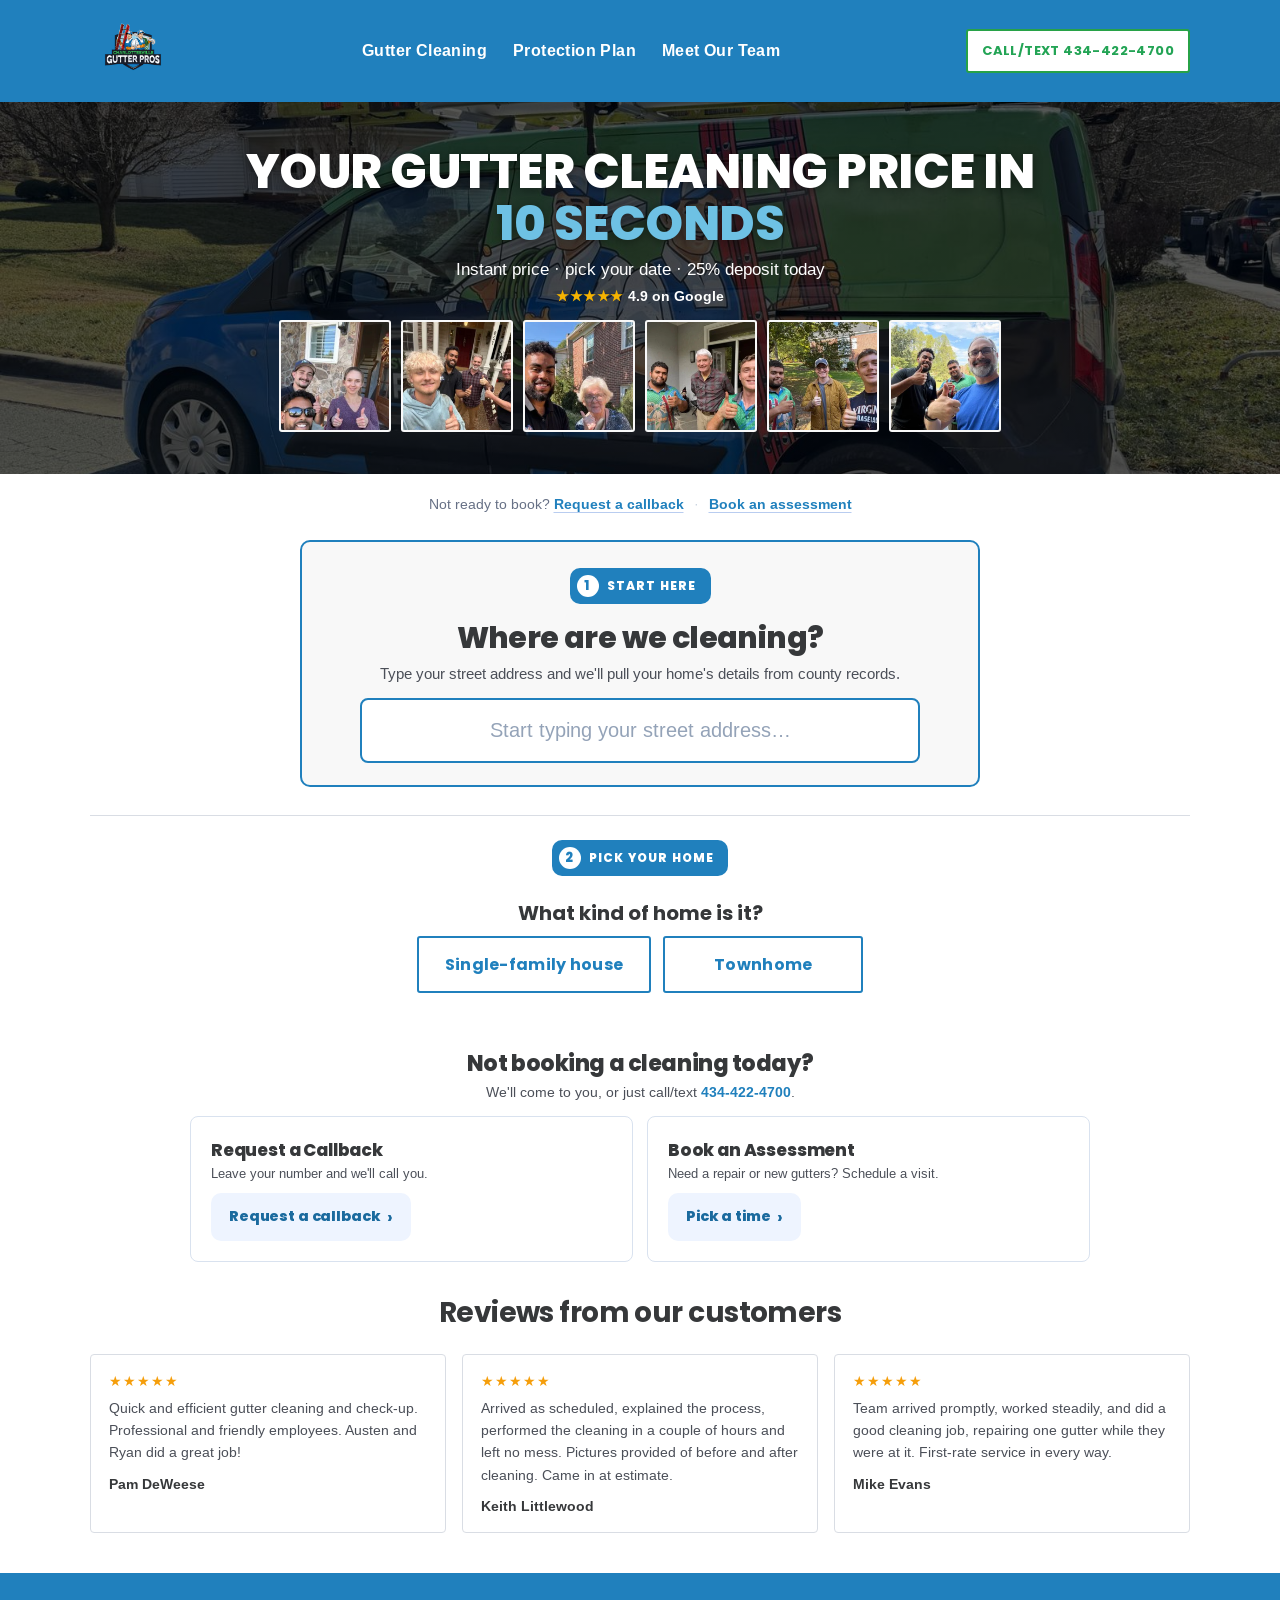
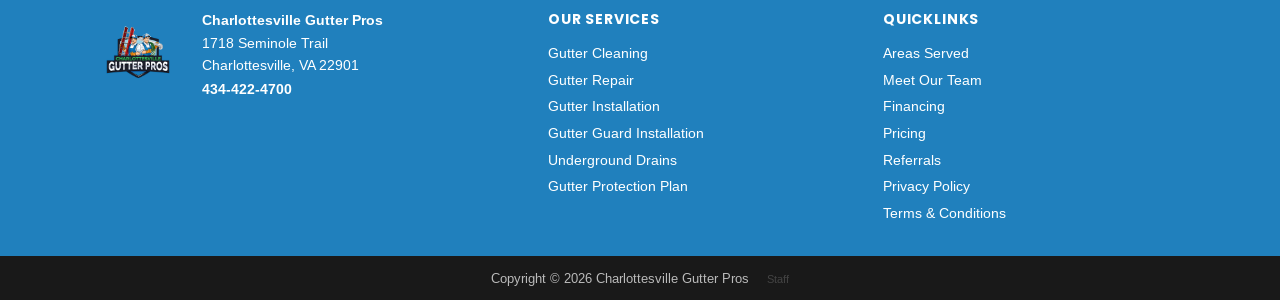
==== commit ff797169: "Booking page: remove the crew photo caption Co-Authored-By: Claude Fable 5.2 <noreply@anthropic.com>" ====
--- a/index.html
+++ b/index.html
@@ -5,6 +5,7 @@
   <meta name="viewport" content="width=device-width, initial-scale=1.0" />
   <title>Book Online | Charlottesville Gutter Pros</title>
   <link rel="canonical" href="https://book.cvillegutterpros.com/">
+  <link rel="icon" href="https://cvillegutterpros.com/wp-content/uploads/2026/11/cgp-logo-400.webp">
   <meta name="description" content="Get an instant price for gutter cleaning, pay a 25% deposit, and book your date. No callbacks, no waiting." />
 
   <!-- Open Graph (Facebook, LinkedIn, iMessage, etc.) -->
@@ -754,7 +755,6 @@
     .crew-strip::-webkit-scrollbar { display:none; }
     .crew-strip img { flex:0 0 auto; width:112px; height:112px; object-fit:cover; border-radius:3px; border:2px solid rgba(255,255,255,.6); background:#eee; }
     @media (max-width:640px) { .crew-strip { justify-content:flex-start; } .crew-strip img { width:96px; height:96px; } }
-    .crew-cap { color: rgba(255,255,255,.8); }
     .hero-phone { display: none; }
     /* ===== Progress rail (quote flow) ===== */
     .rail { display: flex; justify-content: center; gap: 6px; margin: 0 0 18px; flex-wrap: wrap; }
@@ -858,6 +858,29 @@
     .cb-msg.good { color: #15803d; font-weight: 700; }
 
   </style>
+  <!-- Analytics: Google Analytics, Google Ads and Meta, the same IDs as cvillegutterpros.com.
+       Skipped in office mode (?office=1 or the Staff switch) so staff bookings never count. -->
+  <script>
+    (function () {
+      var office = false;
+      try {
+        var q = new URLSearchParams(location.search);
+        office = q.get('office') === '1' || (q.get('office') !== '0' && localStorage.getItem('cgp_office') === '1');
+      } catch (_) {}
+      window.dataLayer = window.dataLayer || [];
+      window.gtag = function () { dataLayer.push(arguments); };
+      window.cgpAdsOff = office;
+      if (office) return;
+      var g = document.createElement('script'); g.async = true;
+      g.src = 'https://www.googletagmanager.com/gtag/js?id=G-X1R72B7DS5';
+      document.head.appendChild(g);
+      gtag('js', new Date());
+      gtag('config', 'G-X1R72B7DS5', { linker: { domains: ['cvillegutterpros.com', 'book.cvillegutterpros.com'] } });
+      gtag('config', 'AW-4995750393');
+      !function (f, b, e, v, n, t, s) { if (f.fbq) return; n = f.fbq = function () { n.callMethod ? n.callMethod.apply(n, arguments) : n.queue.push(arguments); }; if (!f._fbq) f._fbq = n; n.push = n; n.loaded = !0; n.version = '2.0'; n.queue = []; t = b.createElement(e); t.async = !0; t.src = v; s = b.getElementsByTagName(e)[0]; s.parentNode.insertBefore(t, s); }(window, document, 'script', 'https://connect.facebook.net/en_US/fbevents.js');
+      fbq('init', '258665449459727'); fbq('track', 'PageView');
+    })();
+  </script>
 </head>
 <body>
   <!-- Office mode (2026-10-22): Will / Vicki / Farrell booking on a customer's
@@ -1076,8 +1099,10 @@
       .addr-note.addr-miss strong { font-weight:800; }
       #sqft.from-county, #stories.from-county, #zip.from-county { border-color:var(--success, #15803d); background:#f0fdf4; }
       .extra-fee { color:var(--primary); font-weight:700; white-space:nowrap; }
-      .form-card textarea { width:100%; box-sizing:border-box; padding:10px 12px; border:1.5px solid var(--border); border-radius:10px; font:inherit; font-size:15px; resize:vertical; min-height:72px; }
-      .form-card textarea:focus { outline:none; border-color:var(--primary); }
+      /* The notes box sits in the details step (outside .form-card); it matches the inputs beside it. */
+      .form-card textarea, .details-step textarea { display:block; width:100%; box-sizing:border-box; padding:12px 13px; border:1px solid var(--border-strong); border-radius:var(--radius-sm); background:#fff; color:var(--text); font:inherit; font-size:14px; line-height:1.4; resize:vertical; min-height:84px; transition:box-shadow .3s ease, border-color .3s ease; }
+      .form-card textarea::placeholder, .details-step textarea::placeholder { color:var(--text-subtle); }
+      .form-card textarea:focus, .details-step textarea:focus { outline:none; border-color:var(--primary); box-shadow:0 0 0 3px rgba(29,78,216,.12); }
       /* ===== Deposit meter: visual 25%-now / 75%-later split ===== */
       .deposit-meter { margin-top:14px; padding:12px 14px 11px; border-radius:8px; background:#f0fdf4; border:1px solid #bbf7d0; }
       .deposit-head { display:flex; justify-content:space-between; align-items:baseline; gap:12px; margin-bottom:9px; }
@@ -1113,7 +1138,6 @@
         <img src="crew-5.webp" alt="Thomas and the crew in a customer's yard" loading="lazy" width="400" height="400" />
         <img src="crew-6.webp" alt="Manuel and the crew with a customer" loading="lazy" width="400" height="400" />
       </div>
-      <p class="crew-cap">Our crew with customers at jobs this fall.</p>
     </div>
     <p class="alt-paths">
       Not ready to book? <a href="#other-ways" data-jump>Request a callback</a>
@@ -1248,6 +1272,17 @@
               <span class="plan-price-wrap"><span class="plan-price" data-plan-price="basic">$0</span><span class="plan-per" id="planPerFeatured"></span></span>
             </label>
 
+            <label class="plan-opt" data-plan="recurring">
+              <span class="plan-badge plan-badge-quiet" id="recurringBadge">Save 10%</span>
+              <input type="radio" name="plan" value="recurring" />
+              <span class="plan-radio" aria-hidden="true"></span>
+              <span class="plan-body">
+                <span class="plan-name">Make it recurring?</span>
+                <span class="plan-sub">We come back every 6 months to clean. <span id="recurringOff">10% off this cleaning and every one after. </span>25% deposit today.</span>
+              </span>
+              <span class="plan-price-wrap"><span class="plan-price" data-plan-price="recurring">$0</span><span class="plan-per" id="planPerRecurring"></span></span>
+            </label>
+
             <label class="plan-opt" data-plan="protection">
               <span class="plan-badge plan-badge-quiet">Best value</span>
               <input type="radio" name="plan" value="protection" />
@@ -1257,17 +1292,6 @@
                 <span class="plan-sub">4 cleanings over 2 years for the price of 3. Paid in full today, nothing due later.</span>
               </span>
               <span class="plan-price" data-plan-price="protection">$0</span>
-            </label>
-
-            <label class="plan-opt" data-plan="recurring">
-              <span class="plan-badge plan-badge-quiet" id="recurringBadge">Save 10%</span>
-              <input type="radio" name="plan" value="recurring" />
-              <span class="plan-radio" aria-hidden="true"></span>
-              <span class="plan-body">
-                <span class="plan-name">Make it recurring?</span>
-                <span class="plan-sub">We come back every 6 months to clean. <span id="recurringOff">10% off this cleaning and every one after. </span>25% deposit today.</span>
-              </span>
-              <span class="plan-price-wrap"><span class="plan-price" data-plan-price="recurring">$0</span><span class="plan-per" id="planPerRecurring"></span></span>
             </label>
           </div>
 
@@ -1342,7 +1366,7 @@
           <input id="custEmail" type="email" autocomplete="email" />
         </div>
         <div class="field field-full">
-          <label for="custNotes">Anything unique about your gutters? (optional)</label>
+          <label for="custNotes">Comments (optional)</label>
           <textarea id="custNotes" rows="3" placeholder="e.g. my gutters are overflowing in the back"></textarea>
         </div>
       </div>
@@ -1497,6 +1521,15 @@
         else localStorage.setItem('cgp_office', on ? '1' : '0');
       } catch (_) { on = !!on; }
       window.cgpOffice = !!on;
+      // Take office=1 out of the address bar once the device remembers it, so a
+      // link a staff member copies to a customer never puts THEM in staff mode.
+      try {
+        if (q.has('office') && history.replaceState) {
+          q.delete('office');
+          var rest = q.toString();
+          history.replaceState(null, '', location.pathname + (rest ? '?' + rest : '') + location.hash);
+        }
+      } catch (_) {}
       function paint() {
         var bar = document.getElementById('officeBar');
         if (bar) bar.hidden = !window.cgpOffice;
@@ -1673,9 +1706,11 @@
     function planTotal(base, plan) {
       const m = PRICING.singleMarkup;
       const legacy = !(typeof m === 'number' && isFinite(m));
-      if (plan === 'protection') return roundWhole(base * PRICING.protectionMultiplier);
+      const oneTime = legacy ? base : roundWhole(base * (1 + m));
+      // "4 cleanings for the price of 3": a multiple of the one-time price.
+      if (plan === 'protection') return roundWhole(oneTime * PRICING.protectionMultiplier);
       if (plan === 'recurring') return legacy ? roundWhole(base * (1 - PRICING.recurringDiscount)) : base;
-      return legacy ? base : roundWhole(base * (1 + m)); // basic (one-time)
+      return oneTime; // basic
     }
 
     // Percent a recurring customer saves against the one-time price: from the
@@ -1838,9 +1873,8 @@
       elements.payBarAmt.textContent = '$' + deposit;
       elements.payBarBtn.textContent = 'Pick your date →';
 
-      // "Base cleaning" on the receipt = the one-time price, except the Gutter
-      // Protection Plan, which is a multiple of the list price (same as the server).
-      currentQuote = { basePrice: selectedPlan === 'protection' ? base : regular, plan: selectedPlan, outsideArea: outside, finalPrice: total, deposit: deposit };
+      // "Base cleaning" on the receipt = the one-time price (same as the server).
+      currentQuote = { basePrice: regular, plan: selectedPlan, outsideArea: outside, finalPrice: total, deposit: deposit };
       updateBookBtnState();
       updatePayBar();
       syncDatePicker();   // time first: the picker opens the moment there's a price
@@ -2742,7 +2776,7 @@
         console.warn('pay request failed:', err);
       }
       if (out && out.ok && out.paid) {
-        try { if (window.cgpTrack) window.cgpTrack('deposit_paid_card', { price: payload.finalPrice, plan: payload.plan }); } catch (_) {}
+        try { if (window.cgpTrack) window.cgpTrack('deposit_paid_card', { price: payload.finalPrice, plan: payload.plan, deposit: payload.deposit, booking_id: payIdempotency }); } catch (_) {}
         btn.textContent = 'Paid. One moment…';
         // Start Jobber + the confirmation email now, in the background, so
         // nobody waits for the every-minute checker. sendBeacon survives the
@@ -2983,7 +3017,7 @@
       console.assert(planTotal(200, 'basic') === 200 && planTotal(200, 'recurring') === 180, 'old rule: recurring = 10% off the list price');
       PRICING.singleMarkup = 0.15;
       console.assert(planTotal(200, 'basic') === 230 && planTotal(200, 'recurring') === 200, 'one-time = list price + 15%, recurring = list price');
-      console.assert(planTotal(200, 'protection') === roundWhole(200 * PRICING.protectionMultiplier), 'protection plan stays a multiple of the list price');
+      console.assert(planTotal(200, 'protection') === roundWhole(230 * PRICING.protectionMultiplier), 'protection plan = multiple of the one-time price');
       console.assert(recurringPct(200) === 13 && recurringPct(0) === 13, 'recurring saves 13% against a 15% markup');
       PRICING.singleMarkup = live;
     })();
@@ -3126,6 +3160,31 @@
           if (!navigator.sendBeacon(ENDPOINT, blob)) {
             fetch(ENDPOINT, { method: 'POST', body: JSON.stringify(payload),
               headers: { 'Content-Type': 'text/plain;charset=utf-8' }, keepalive: true }).catch(function () {});
+          }
+        } catch (e) { /* analytics must never surface to the customer */ }
+        ads(event, extra);
+      }
+      // 3. Google Analytics / Ads and Meta: three funnel steps only, never in office mode.
+      //    purchase fires only from deposit_paid_card, which runs after Square confirms.
+      var adsFired = {};
+      function ads(event, extra) {
+        try {
+          if (window.cgpAdsOff || window.cgpOffice || adsFired[event]) return;
+          var price = extra && extra.price !== undefined && extra.price !== '' ? Number(extra.price) : undefined;
+          if (event === 'price_shown') {
+            adsFired[event] = 1;
+            gtag('event', 'begin_checkout', { currency: 'USD', value: price });
+            if (window.fbq) fbq('track', 'InitiateCheckout', { currency: 'USD', value: price });
+          } else if (event === 'pay_step_shown') {
+            adsFired[event] = 1;
+            gtag('event', 'add_payment_info', { currency: 'USD' });
+            if (window.fbq) fbq('track', 'AddPaymentInfo');
+          } else if (event === 'deposit_paid_card') {
+            adsFired[event] = 1;
+            var dep = extra && extra.deposit !== undefined ? Number(extra.deposit) : price;
+            var tid = (extra && extra.booking_id) || session;
+            gtag('event', 'purchase', { currency: 'USD', value: dep, transaction_id: tid, items: [{ item_name: 'Gutter cleaning deposit', item_variant: extra && extra.plan ? String(extra.plan) : undefined, price: dep, quantity: 1 }] });
+            if (window.fbq) fbq('track', 'Purchase', { currency: 'USD', value: dep });
           }
         } catch (e) { /* analytics must never surface to the customer */ }
       }
